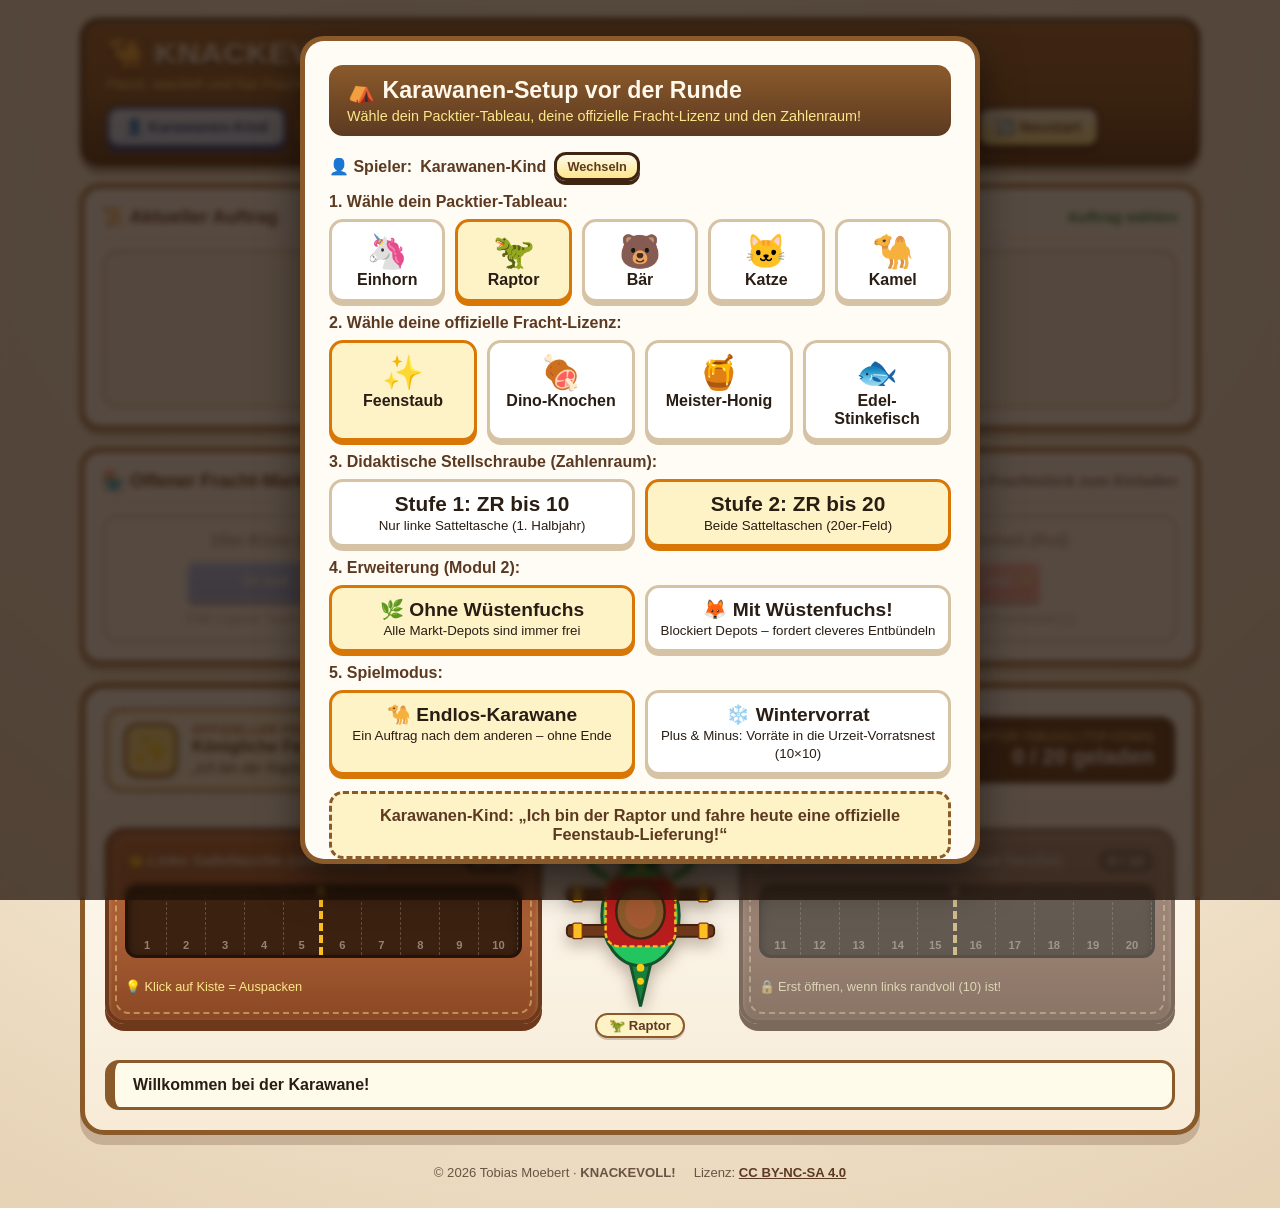
==== index.html @ 382aed53 "Add sound effects and reactions for animal interactions; implement sound toggle button" ====
<!DOCTYPE html>
<html lang="de">
<head>
  <meta charset="UTF-8" />
  <meta name="viewport" content="width=device-width, initial-scale=1.0" />
  <title>KNACKEVOLL! – Passt, wackelt und hat Fracht!</title>
  <!-- Web-App Manifest & Vollbild-Unterstützung für Tablets/Smartphones -->
  <link rel="manifest" href="manifest.json" />
  <meta name="theme-color" content="#8b5a2b" />
  <meta name="apple-mobile-web-app-capable" content="yes" />
  <meta name="apple-mobile-web-app-status-bar-style" content="black-translucent" />
  <meta name="apple-mobile-web-app-title" content="KNACKEVOLL!" />
  <link rel="icon" type="image/svg+xml" href="data:image/svg+xml;utf8,<svg xmlns='http://www.w3.org/2000/svg' viewBox='0 0 100 100'><text y='.9em' font-size='90'>🐪</text></svg>" />
  <link rel="stylesheet" href="style.css" />
</head>
<body>

<div class="app-shell">
  <!-- Holz-Kopfzeile -->
  <header class="game-header">
    <div class="brand-title">
      <h1>🐪 KNACKEVOLL!</h1>
      <p>Passt, wackelt und hat Fracht!</p>
    </div>
    <div class="header-actions">
        <button class="btn player-QuickBtn" onclick="openProfileModal()" title="Spieler wechseln & Statistiken ansehen">
            👤 <span id="activePlayerHeaderName">Gast</span>
        </button>
        <div class="trophy-pill" id="headerStatsPill" title="Deine Gesamtbilanz">
            <span>📦 Fracht: <strong id="headerCargoCount">0</strong></span>
            <span style="opacity:0.4;">|</span>
            <span>🐪 Tiere: <strong id="headerAnimalCount">0</strong></span>
            <span style="opacity:0.4;">|</span>
            <span>🏅 Profi: <strong id="headerProCount">0</strong></span>
            <span style="opacity:0.4;">|</span>
            <span>🦊 Fuchs: <strong id="headerFoxCount">0</strong></span>
        </div>
        <button class="btn" id="soundToggleBtn" onclick="toggleSound()" title="Ton an/aus">🔊</button>
        <button class="btn" onclick="openSetupModal()" title="Packtier, Lizenz, Zahlenraum & Erweiterungen einstellen">⚙️ Spiel-Setup</button>
        <button class="btn" onclick="resetGame()">🔄 Neustart</button>
    </div>
  </header>

  <!-- Oasen-Basar: Aktiver Auftrag (links) & Dienes-Frachtmarkt (rechts) -->
  <section class="bazaar-grid">
    <!-- Aktiver Auftrag (Einzel-Slot) -->
    <div class="board-panel">
      <h3 class="panel-heading">
        <span id="orderPanelTitle">📜 Aktueller Auftrag</span>
        <small style="font-weight:700; color:#15803d;" id="orderLockLabel">Freie Wahl (0 Akt.)</small>
      </h3>
      <div class="order-slot-box" id="activeOrderSlot"></div>
    </div>

    <!-- Offener Fracht-Markt -->
    <div class="board-panel">
      <h3 class="panel-heading">
        <span>🏪 Offener Fracht-Markt</span>
        <small style="font-weight:700; color:#78716c;">Klicke auf ein Frachtstück zum Einladen</small>
      </h3>
        <div class="market-depots">
            <!-- 10er-Kiste Blau -->
            <div class="depot-card" id="depot10" onclick="takeCargo(10)">
                <div class="depot-title">10er-Kiste (Blau)</div>
                <div class="dienes-preview-10" id="depot10Label">10 mal ✨</div>
                <div class="depot-sub">Füllt 1 ganze Tasche sofort (10)</div>
            </div>
        
            <!-- 5er-Sack Gelb -->
            <div class="depot-card" id="depot5" onclick="takeCargo(5)">
                <div class="depot-title">5er-Sack (Gelb)</div>
                <div class="dienes-preview-5" id="depot5Label">5 mal ✨</div>
                <div class="depot-sub">Halbe Tasche bis zur Naht (5)</div>
            </div>
        
            <!-- 1er-Einheit Rot -->
            <div class="depot-card" id="depot1" onclick="takeCargo(1)">
                <div class="depot-title">1er-Einheit (Rot)</div>
                <div class="dienes-preview-1" id="unitDepotIcon">1 mal ✨</div>
                <div class="depot-sub">Einzelnes Frachtstück (1)</div>
            </div>
        </div>
  </section>

  <!-- Packtier-Tableau -->
  <section class="animal-tableau">
    <div class="tableau-top">
      <!-- Offizieller Frachtbrief oben links -->
      <div class="waybill-plaque">
        <div class="waybill-seal" id="waybillEmoji">✨</div>
        <div class="waybill-meta">
          <small>Offizieller Frachtbrief</small>
          <strong id="waybillTitle">Königliche Feenstaub-Lizenz</strong>
          <span id="waybillSentence">„Ich bin der Raptor und fahre heute eine offizielle Feenstaub-Lieferung!“</span>
        </div>
      </div>

      <!-- Ladeanzeige rechts oben -->
      <div class="animal-hero">
        <div class="capacity-meter">
          <small id="animalBoardName">Raptor-Tableau (Vogelperspektive)</small>
          <strong id="totalLoadText">0 / 20 geladen</strong>
        </div>
      </div>
    </div>

    <!-- Satteltaschen links & rechts mit Top-Down Packtier in der Mitte -->
    <div class="saddlebags-container" id="saddlebagsGrid">
      <!-- Linke Satteltasche (Zehnerstelle) -->
      <div class="leather-bag" id="bagLeft">
        <div class="bag-title-row">
          <span>👈 Linke Satteltasche (10er-Tasche)</span>
          <span class="bag-pill-count" id="leftBagCounter">0 / 10</span>
        </div>
        <div class="bag-track-10">
          <div class="unit-cell">1</div><div class="unit-cell">2</div><div class="unit-cell">3</div><div class="unit-cell">4</div><div class="unit-cell">5</div>
          <div class="unit-cell">6</div><div class="unit-cell">7</div><div class="unit-cell">8</div><div class="unit-cell">9</div><div class="unit-cell">10</div>
          <div class="cargo-pieces-overlay" id="leftBagPieces"></div>
        </div>
        <div class="bag-footer">
          <span>💡 Klick auf Kiste = Auspacken</span>
          <div class="bag-swap-group">
            <button class="btn-bazaar-swap" id="swapBtnLeft10" onclick="unbundleTen('left')" style="display:none;">
              🔄 10er ➔ 2× 5er
            </button>
            <button class="btn-bazaar-swap swap-yellow" id="swapBtnLeft5" onclick="unbundleFive('left')" style="display:none;">
              🔄 5er ➔ 5× 1er
            </button>
            <button class="btn-bazaar-swap swap-bundle" id="bundleBtnLeft5" onclick="bundleCargo('left', 5)" style="display:none;" title="Bündeln: fünf 1er werden ein 5er">
              🔗 5× 1er ➔ 5er
            </button>
            <button class="btn-bazaar-swap swap-bundle" id="bundleBtnLeft10" onclick="bundleCargo('left', 10)" style="display:none;" title="Bündeln: zwei 5er werden ein 10er">
              🔗 2× 5er ➔ 10er
            </button>
          </div>
        </div>
      </div>

      <!-- Top-Down Packtier zwischen den Taschen -->
      <div class="topdown-mount" onclick="tapAnimal()" title="Antippen!">
        <div class="animal-bubble" id="animalBubble"></div>
        <div class="topdown-svg-wrap" id="topDownAnimalSVG"></div>
        <div class="mount-caption" id="mountCaptionLabel">🦖 Raptor</div>
      </div>

      <!-- Rechte Satteltasche (Einer-/Überlauf-Tasche) -->
      <div class="leather-bag" id="bagRight">
        <div class="bag-title-row">
          <span>👉 Rechte Satteltasche (Überlauf-Tasche)</span>
          <span class="bag-pill-count" id="rightBagCounter">0 / 10</span>
        </div>
        <div class="bag-track-10">
          <div class="unit-cell">11</div><div class="unit-cell">12</div><div class="unit-cell">13</div><div class="unit-cell">14</div><div class="unit-cell">15</div>
          <div class="unit-cell">16</div><div class="unit-cell">17</div><div class="unit-cell">18</div><div class="unit-cell">19</div><div class="unit-cell">20</div>
          <div class="cargo-pieces-overlay" id="rightBagPieces"></div>
        </div>
        <div class="bag-footer">
          <span id="rightLockHint">🔒 Erst links vollpacken (10)!</span>
          <div class="bag-swap-group">
            <button class="btn-bazaar-swap" id="swapBtnRight10" onclick="unbundleTen('right')" style="display:none;">
              🔄 10er ➔ 2× 5er
            </button>
            <button class="btn-bazaar-swap swap-yellow" id="swapBtnRight5" onclick="unbundleFive('right')" style="display:none;">
              🔄 5er ➔ 5× 1er
            </button>
            <button class="btn-bazaar-swap swap-bundle" id="bundleBtnRight5" onclick="bundleCargo('right', 5)" style="display:none;" title="Bündeln: fünf 1er werden ein 5er">
              🔗 5× 1er ➔ 5er
            </button>
            <button class="btn-bazaar-swap swap-bundle" id="bundleBtnRight10" onclick="bundleCargo('right', 10)" style="display:none;" title="Bündeln: zwei 5er werden ein 10er">
              🔗 2× 5er ➔ 10er
            </button>
          </div>
        </div>
      </div>
    </div>

    <!-- Feedback-Spruchband -->
    <div class="camel-speech text-detail" id="speechBanner">
      <span id="speechText">Willkommen bei der Karawane!</span>
    </div>
  </section>

  <!-- Höhle des Packtiers mit Jahreszeiten (nur im Modus „Wintervorrat“) -->
  <section class="board-panel cave-panel hidden" id="cavePanel">
    <h3 class="panel-heading">
      <span>🏠 Deine Höhle</span>
      <small style="font-weight:700; color:#78716c;" id="cavePanelStats"></small>
    </h3>
    <div id="caveSeasonTrack"></div>
    <div id="cavePanelGrid"></div>
  </section>

  <footer class="game-footer">
    <span>© 2026 Tobias Moebert · <strong>KNACKEVOLL!</strong></span>
    <span>
      Lizenz:
      <a href="https://creativecommons.org/licenses/by-nc-sa/4.0/deed.de" target="_blank" rel="noopener noreferrer">
        CC BY-NC-SA 4.0
      </a>
    </span>
  </footer>
</div>

<!-- POP-UP 1: Karawanen-Setup (öffnet direkt beim Spielstart) -->
<div class="modal-backdrop" id="setupModal">
  <div class="modal-dialog">
    <div class="modal-header-banner">
      <h2>⛺ Karawanen-Setup vor der Runde</h2>
      <p>Wähle dein Packtier-Tableau, deine offizielle Fracht-Lizenz und den Zahlenraum!</p>
    </div>

    <div class="setup-player-hint">
      👤 Spieler: <strong id="setupActivePlayerName">Gast</strong>
      <button class="btn" onclick="openProfileModal()" style="padding:4px 10px; font-size:0.8rem;">Wechseln</button>
    </div>

    <label class="setup-section-label">1. Wähle dein Packtier-Tableau:</label>
    <div class="selection-grid" id="setupAnimals"></div>

    <label class="setup-section-label">2. Wähle deine offizielle Fracht-Lizenz:</label>
    <div class="selection-grid" id="setupLicenses"></div>

    <label class="setup-section-label">3. Didaktische Stellschraube (Zahlenraum):</label>
    <div class="selection-grid" style="grid-template-columns: 1fr 1fr;">
      <div class="tile-option" id="lvlTile1" onclick="setLevel(1)">
        <div style="font-size:1.3rem; font-weight:900;">Stufe 1: ZR bis 10</div>
        <small>Nur linke Satteltasche (1. Halbjahr)</small>
      </div>
      <div class="tile-option active-tile" id="lvlTile2" onclick="setLevel(2)">
        <div style="font-size:1.3rem; font-weight:900;">Stufe 2: ZR bis 20</div>
        <small>Beide Satteltaschen (20er-Feld)</small>
      </div>
    </div>

    <label class="setup-section-label">4. Erweiterung (Modul 2):</label>
    <div class="selection-grid" style="grid-template-columns: 1fr 1fr;">
      <div class="tile-option active-tile" id="foxOffTile" onclick="setFoxMode(false)">
        <div style="font-size:1.2rem; font-weight:900;">🌿 Ohne Wüstenfuchs</div>
        <small>Alle Markt-Depots sind immer frei</small>
      </div>
      <div class="tile-option" id="foxOnTile" onclick="setFoxMode(true)">
        <div style="font-size:1.2rem; font-weight:900;">🦊 Mit Wüstenfuchs!</div>
        <small>Blockiert Depots – fordert cleveres Entbündeln</small>
      </div>
    </div>

    <label class="setup-section-label">5. Spielmodus:</label>
    <div class="selection-grid" style="grid-template-columns: 1fr 1fr;">
      <div class="tile-option active-tile" id="modeEndlessTile" onclick="setGameMode('endless')">
        <div style="font-size:1.2rem; font-weight:900;">🐪 Endlos-Karawane</div>
        <small>Ein Auftrag nach dem anderen – ohne Ende</small>
      </div>
      <div class="tile-option" id="modeCaveTile" onclick="setGameMode('cave')">
        <div style="font-size:1.2rem; font-weight:900;">❄️ Wintervorrat</div>
        <small id="modeCaveSub">Fülle die Höhle deines Tieres</small>
      </div>
    </div>

    <div class="motto-scroll" id="setupMottoBox"></div>

    <div class="setup-sound-row">
      <strong>🔊 Ton:</strong>
      <button class="btn" onclick="toggleSound()" title="Ton an/aus">🔊 / 🔇</button>
      <button class="btn" onclick="soundDemo()" title="Alle Töne und Tierreaktionen nacheinander anhören">▶ Töne testen</button>
    </div>

    <div class="setup-footer-row">
      <button class="btn" onclick="startTutorialFromSetup()" title="Die geführte Übungsrunde noch einmal spielen">
        🎓 Übungsrunde starten
      </button>
      <button class="btn btn-oasis" onclick="startFromSetup()" style="font-size:1.05rem; padding:11px 24px;">
        🚀 Karawane starten!
      </button>
    </div>
  </div>
</div>

<!-- POP-UP: Spieler-Profile (Auswahl, Anlegen, Löschen, Statistik) -->
<div class="modal-backdrop hidden" id="profileModal">
  <div class="modal-dialog">
    <div class="modal-header-banner">
      <h2>👤 Spieler-Profile</h2>
      <p>Wähle deinen Spieler aus, lege neue Profile an und sieh dir deine Karawanen-Statistik an!</p>
    </div>

    <!-- Spieler-Management & Statistiken (IndexedDB) -->
    <div class="profile-manager-box">
      <div class="profile-manager-header">
        <label class="setup-section-label" style="margin:0;">👤 Spieler-Profil & Karawanen-Statistik:</label>
        <div class="profile-create-row">
          <input type="text" id="newProfileNameInput" class="profile-input" placeholder="Neuer Name..." maxlength="18" onkeydown="if(event.key==='Enter') createNewProfile()" />
          <button class="btn btn-oasis" onclick="createNewProfile()" style="padding:6px 12px; font-size:0.85rem;">➕ Anlegen</button>
        </div>
      </div>

      <div class="profile-list-grid" id="profileListContainer">
        <!-- Wird dynamisch aus der IndexedDB geladen -->
      </div>

      <!-- Statistik-Banner für das ausgewählte Profil -->
      <div class="profile-stats-banner" id="activeProfileStatsBanner"></div>
    </div>

    <div style="text-align:right;">
      <button class="btn btn-oasis" onclick="closeProfileModal()" style="font-size:1.05rem; padding:11px 24px;">
        ✔ Fertig
      </button>
    </div>
  </div>
</div>

<!-- POP-UP 2: Auftrag auswählen (kostenlos, 3 Karten zur Wahl, danach gesperrt) -->
<div class="modal-backdrop hidden" id="orderModal">
  <div class="modal-dialog">
    <div class="modal-header-banner">
      <h2>📜 Auftrag wählen</h2>
      <p class="text-detail">Such dir 1 Auftragskarte aus der offenen Auslage aus. Das Auswählen kostet keine Aktion – danach bleibt der Auftrag bis zur Lieferung fest eingeloggt!</p>
    </div>

    <div class="popup-orders-grid" id="popupOrdersList"></div>

    <div class="text-detail" style="text-align:right;">
      <button class="btn" onclick="closeOrderModal()">Später wählen</button>
    </div>
  </div>
</div>

<!-- POP-UP 3: Auftrags-Abschluss & Sieges-Feier -->
<div class="modal-backdrop hidden" id="celebrationModal">
  <div class="modal-dialog celebration-card" id="celebrationDialog">
    <!-- Inhalt wird dynamisch von app.js befüllt -->
  </div>
</div>

<!-- POP-UP: Fracht in die Höhle einlagern (Modul 3) -->
<div class="modal-backdrop hidden" id="storageModal">
  <div class="modal-dialog">
    <div class="modal-header-banner">
      <h2 id="storageTitle">🏠 Ab in die Höhle!</h2>
      <p class="text-detail">Lege deine gelieferte Fracht in die Höhle. Wer volle Reihen schafft, bekommt Edelsteine! 💎</p>
    </div>

    <div class="storage-toolbar">
      <div class="storage-tray" id="storageTray"></div>
      <div class="storage-tools">
        <button class="btn-bazaar-swap" id="storageUnbundleBtn" onclick="unbundleSelectedPiece()" style="display:none;"></button>
        <button class="btn" id="storageRotateBtn" onclick="toggleStorageRotation()">↻ Drehen</button>
      </div>
    </div>

    <div id="storageCaveFrame"></div>
    <div class="cave-stats-line" id="storageStats"></div>

    <div class="camel-speech text-detail" id="storageHint"></div>

    <div style="text-align:right; margin-top:14px;">
      <button class="btn btn-oasis" id="storageDoneBtn" onclick="finishStorage()" style="font-size:1.05rem; padding:11px 24px;">
        ✔ Fertig eingelagert
      </button>
    </div>
  </div>
</div>

<!-- POP-UP: Höhle voll – Abschlussbildschirm (Modul 3) -->
<div class="modal-backdrop hidden" id="caveCompleteModal">
  <div class="modal-dialog celebration-card" id="caveCompleteDialog">
    <!-- Inhalt wird dynamisch von app.js befüllt -->
  </div>
</div>

<!-- Übungsrunde: Zeige-Hand, Fortschritt & Abschluss -->
<div class="tutorial-hand hidden" id="tutorialHand">👆</div>

<div class="tutorial-bar hidden" id="tutorialBar">
  <span class="tutorial-bar-icon">🎓</span>
  <span class="tutorial-dots" id="tutorialDots"></span>
  <button class="tutorial-skip" onclick="skipTutorial()" title="Übungsrunde beenden">✖</button>
</div>

<div class="modal-backdrop hidden" id="tutorialEndModal">
  <div class="modal-dialog celebration-card">
    <div class="celebration-trophy">🎉👍<span id="tutorialEndAnimal">🦖</span></div>
    <div style="font-size:2.4rem; margin:8px 0 18px;">⭐ ⭐ ⭐</div>
    <button class="btn btn-oasis tutorial-go-btn" id="tutorialEndBtn" onclick="closeTutorialEnd()">
      ▶ Los geht's!
    </button>
  </div>
</div>

<!-- Kurze Bestätigung mitten im Bild (z. B. „✔ +6“) -->
<div class="game-toast" id="gameToast"></div>

<!-- Konfetti-Ebene -->
<div class="confetti-layer" id="confettiLayer"></div>

  <script src="game-data.js"></script>
  <script src="sound.js"></script>
  <script src="app.js"></script>
</body>
</html>
---- style.css ----
:root {
  --sand-bg: #f6ead4;
  --sand-dark: #e6d2b5;
  --parchment: #fffcf5;
  --wood-dark: #5c3a21;
  --wood-mid: #8b5a2b;
  --wood-light: #c48f5a;
  --leather: #a45a32;
  --leather-dark: #6e381b;
  --stitch-gold: #fbbf24;
  --dienes-blue: #2563eb;
  --dienes-blue-dark: #1d4ed8;
  --dienes-yellow: #facc15;
  --dienes-yellow-dark: #ca8a04;
  --dienes-red: #ef4444;
  --dienes-red-dark: #b91c1c;
  --oasis-green: #16a34a;
  --text-dark: #291d14;
}

* {
  box-sizing: border-box;
  user-select: none;
}

body {
  margin: 0;
  font-family: 'Trebuchet MS', 'Segoe UI', Tahoma, sans-serif;
  background: radial-gradient(circle at top, #fdf6e7 0%, var(--sand-bg) 60%, var(--sand-dark) 100%);
  color: var(--text-dark);
  min-height: 100vh;
  padding: 18px;
}

.app-shell {
  max-width: 1120px;
  margin: 0 auto;
}

/* Wooden Header Banner */
.game-header {
  background: linear-gradient(180deg, #9c6634 0%, var(--wood-mid) 50%, var(--wood-dark) 100%);
  color: #fff8eb;
  border: 4px solid #3e2411;
  border-radius: 20px;
  padding: 14px 22px;
  display: flex;
  flex-wrap: wrap;
  justify-content: space-between;
  align-items: center;
  gap: 14px;
  box-shadow: 0 8px 0 rgba(62, 36, 17, 0.35), inset 0 2px 2px rgba(255, 255, 255, 0.25);
  margin-bottom: 18px;
}

.brand-title h1 {
  margin: 0;
  font-size: 1.9rem;
  letter-spacing: 1px;
  text-shadow: 0 3px 0 #3e2411;
  display: flex;
  align-items: center;
  gap: 10px;
}

.brand-title p {
  margin: 3px 0 0;
  font-size: 0.95rem;
  color: #fde68a;
  font-style: italic;
}

.header-actions {
  display: flex;
  align-items: center;
  gap: 12px;
  flex-wrap: wrap;
}

.trophy-pill {
  background: rgba(30, 15, 5, 0.45);
  border: 2px solid var(--stitch-gold);
  border-radius: 999px;
  padding: 6px 16px;
  display: flex;
  align-items: center;
  gap: 8px;
  font-weight: 800;
  font-size: 1rem;
  color: #fff;
}

.star-slot {
  font-size: 1.3rem;
  filter: grayscale(1) opacity(0.4);
  transition: transform 0.3s, filter 0.3s;
}

.star-slot.earned {
  filter: none;
  transform: scale(1.15);
}

/* Tactile Buttons */
.btn {
  cursor: pointer;
  font-family: inherit;
  font-weight: 800;
  font-size: 0.95rem;
  border-radius: 12px;
  border: 3px solid #3e2411;
  padding: 9px 16px;
  background: linear-gradient(180deg, #fffbeb 0%, #fde68a 100%);
  color: var(--wood-dark);
  box-shadow: 0 4px 0 #3e2411;
  transition: transform 0.1s, filter 0.15s;
}

.btn:hover:not(:disabled) {
  filter: brightness(1.05);
  transform: translateY(-1px);
}

.btn:active:not(:disabled) {
  transform: translateY(3px);
  box-shadow: 0 1px 0 #3e2411;
}

.btn:disabled {
  opacity: 0.45;
  cursor: not-allowed;
  box-shadow: none;
  transform: none;
}

.btn-primary {
  background: linear-gradient(180deg, #f59e0b 0%, #d97706 100%);
  color: #fff;
  text-shadow: 0 1px 2px rgba(0, 0, 0, 0.4);
}

.btn-oasis {
  background: linear-gradient(180deg, #22c55e 0%, var(--oasis-green) 100%);
  color: #fff;
  border-color: #064e3b;
  box-shadow: 0 4px 0 #064e3b;
  text-shadow: 0 1px 2px rgba(0, 0, 0, 0.35);
}

/* Turn & Action Economy Bar */
.turn-hud {
  background: var(--parchment);
  border: 3px solid var(--wood-mid);
  border-radius: 16px;
  padding: 12px 20px;
  margin-bottom: 18px;
  display: flex;
  flex-wrap: wrap;
  justify-content: space-between;
  align-items: center;
  gap: 14px;
  box-shadow: 0 5px 0 rgba(139, 90, 43, 0.2);
}

.turn-left {
  display: flex;
  align-items: center;
  gap: 12px;
  flex-wrap: wrap;
}

.turn-counter {
  background: var(--wood-dark);
  color: #fde68a;
  font-weight: 900;
  font-size: 1.05rem;
  padding: 7px 14px;
  border-radius: 10px;
  border: 2px solid #3e2411;
}

.action-token {
  display: inline-flex;
  align-items: center;
  gap: 7px;
  padding: 7px 14px;
  border-radius: 999px;
  font-weight: 800;
  font-size: 0.92rem;
  border: 2px solid #a8a29e;
  background: #e7e5e4;
  color: #78716c;
  transition: all 0.2s;
}

.action-token.ready {
  background: linear-gradient(180deg, #dcfce7 0%, #bbf7d0 100%);
  border-color: var(--oasis-green);
  color: #14532d;
  box-shadow: 0 3px 0 rgba(22, 163, 74, 0.25);
}

.action-token.grabbing {
  background: linear-gradient(180deg, #dbeafe 0%, #bfdbfe 100%);
  border-color: var(--dienes-blue);
  color: #1e3a8a;
  animation: gentlePulse 1.1s infinite;
}

@keyframes gentlePulse {
  0%, 100% { transform: scale(1); }
  50% { transform: scale(1.04); }
}

/* Top Row: Active Order Card & Bazaar Market */
/* Untereinander angeordnet: Aktiver Auftrag (oben) & Fracht-Markt (darunter) */
.bazaar-grid {
  display: flex;
  flex-direction: column;
  gap: 18px;
  margin-bottom: 18px;
}

.board-panel {
  background: var(--parchment);
  border: 4px solid var(--wood-mid);
  border-radius: 20px;
  padding: 18px;
  box-shadow: 0 7px 0 rgba(92, 58, 33, 0.22);
  position: relative;
}

.panel-heading {
  margin: 0 0 12px 0;
  font-size: 1.15rem;
  color: var(--wood-dark);
  display: flex;
  justify-content: space-between;
  align-items: center;
  border-bottom: 2px dashed #e7d8c5;
  padding-bottom: 8px;
}

/* Active Order Card Slot (Breitformat) */
.order-slot-box {
  min-height: 130px;
  border: 3px dashed #cbb69b;
  border-radius: 16px;
  background: #faf3e6;
  display: flex;
  flex-direction: column;
  align-items: center;
  justify-content: center;
  padding: 16px 22px;
  text-align: center;
  transition: all 0.2s;
}

.order-slot-box.locked-order {
  border: 3px solid var(--oasis-green);
  background: linear-gradient(180deg, #ffffff 0%, #f0fdf4 100%);
  box-shadow: inset 0 0 0 3px rgba(22, 163, 74, 0.15);
  display: grid;
  grid-template-columns: minmax(220px, 1fr) 1.5fr;
  gap: 24px;
  align-items: center;
}

@media (max-width: 720px) {
  .order-slot-box.locked-order {
    grid-template-columns: 1fr;
    gap: 14px;
  }
}

.order-main-info {
  display: flex;
  flex-direction: column;
  align-items: center;
  justify-content: center;
  padding-right: 16px;
  border-right: 2px dashed #bbf7d0;
}

@media (max-width: 720px) {
  .order-main-info {
    padding-right: 0;
    border-right: none;
    border-bottom: 2px dashed #bbf7d0;
    padding-bottom: 12px;
  }
}

.order-badge-num {
  font-size: 3.3rem;
  font-weight: 900;
  color: var(--wood-dark);
  line-height: 1;
  text-shadow: 0 2px 0 rgba(0, 0, 0, 0.08);
}

.order-cargo-title {
  font-size: 1.08rem;
  font-weight: 800;
  color: var(--leather);
  margin: 6px 0 10px;
}

/* Prominentes Profi-Packer-Ziel rechts im Auftrags-Banner */
.pro-goal-showcase {
  background: linear-gradient(135deg, #fffbeb 0%, #fef3c7 100%);
  border: 3px solid #f59e0b;
  border-radius: 16px;
  padding: 14px 18px;
  display: flex;
  align-items: center;
  justify-content: space-between;
  gap: 16px;
  box-shadow: 0 4px 0 rgba(217, 119, 6, 0.25);
  text-align: left;
}

.pro-goal-showcase.on-track {
  background: linear-gradient(135deg, #f0fdf4 0%, #dcfce7 100%);
  border-color: var(--oasis-green);
  box-shadow: 0 4px 0 rgba(22, 163, 74, 0.25);
}

.pro-goal-showcase.over-par {
  background: linear-gradient(135deg, #fff7ed 0%, #ffedd5 100%);
  border-color: #ea580c;
  box-shadow: 0 4px 0 rgba(234, 88, 12, 0.25);
}

.pro-goal-left {
  display: flex;
  align-items: center;
  gap: 14px;
}

.pro-medal-icon {
  width: 56px;
  height: 56px;
  border-radius: 14px;
  background: #fde68a;
  border: 3px solid #d97706;
  display: flex;
  align-items: center;
  justify-content: center;
  font-size: 2.1rem;
  flex-shrink: 0;
  box-shadow: 0 3px 0 rgba(180, 83, 9, 0.25);
}

.pro-goal-text small {
  display: block;
  font-size: 0.78rem;
  font-weight: 900;
  text-transform: uppercase;
  letter-spacing: 0.6px;
  color: #b45309;
}

.pro-goal-showcase.on-track .pro-goal-text small {
  color: #15803d;
}

.pro-goal-text strong {
  display: block;
  font-size: 1.45rem;
  color: var(--wood-dark);
  line-height: 1.15;
  margin-top: 2px;
}

.pro-goal-slots {
  display: flex;
  flex-direction: column;
  align-items: flex-end;
  gap: 6px;
}

@media (max-width: 560px) {
  .pro-goal-showcase {
    flex-direction: column;
    align-items: flex-start;
  }
  .pro-goal-slots {
    align-items: flex-start;
  }
}

.crate-slots-row {
  display: flex;
  gap: 6px;
  flex-wrap: wrap;
}

.crate-pip {
  width: 32px;
  height: 32px;
  border-radius: 8px;
  border: 2px dashed #a8a29e;
  background: rgba(255, 255, 255, 0.75);
  display: flex;
  align-items: center;
  justify-content: center;
  font-size: 1.05rem;
  transition: transform 0.2s, background 0.2s;
}

.crate-pip.used-ok {
  border-style: solid;
  border-color: var(--oasis-green);
  background: #bbf7d0;
  transform: scale(1.06);
}

.crate-pip.used-extra {
  border-style: solid;
  border-color: #ea580c;
  background: #fed7aa;
}

.pro-counter-pill {
  font-size: 0.85rem;
  font-weight: 900;
  color: var(--wood-dark);
  background: rgba(255, 255, 255, 0.85);
  padding: 4px 10px;
  border-radius: 999px;
  border: 2px solid rgba(139, 90, 43, 0.25);
}

.order-cargo-title {
  font-size: 1rem;
  font-weight: 800;
  color: var(--leather);
  margin: 6px 0 10px;
}

/* Didaktisches 20er-Streifenmuster auf den Karten */
.twenty-strip-box {
  display: flex;
  flex-direction: column;
  gap: 4px;
  width: 100%;
  max-width: 185px;
  margin: 0 auto;
}

.ten-row {
  display: grid;
  grid-template-columns: repeat(10, 1fr);
  gap: 2px;
  background: #8b5a2b;
  padding: 3px;
  border-radius: 6px;
}

.ten-pip {
  height: 12px;
  background: #fff8eb;
  border-radius: 2px;
}

.ten-pip.pip-10 {
  background: var(--dienes-blue);
}

.ten-pip.pip-1 {
  background: #f59e0b;
}

.ten-pip.pip-mid {
  margin-right: 3px;
}

/* Bazaar Market Depots (Dienes Blocks) */
.market-depots {
  display: grid;
  grid-template-columns: repeat(3, 1fr);
  gap: 14px;
}

@media (max-width: 650px) {
  .market-depots {
    grid-template-columns: 1fr;
  }
}

.depot-card {
  border: 3px solid #cbb69b;
  border-radius: 16px;
  background: #fdf8ee;
  padding: 14px 12px;
  display: flex;
  flex-direction: column;
  align-items: center;
  justify-content: space-between;
  gap: 10px;
  cursor: pointer;
  transition: transform 0.12s, border-color 0.15s, box-shadow 0.15s;
  box-shadow: 0 5px 0 #d6c3a5;
}

.depot-card:hover:not(.disabled) {
  transform: translateY(-3px);
  border-color: var(--wood-mid);
  box-shadow: 0 8px 0 #c5ae8b;
}

.depot-card:active:not(.disabled) {
  transform: translateY(2px);
  box-shadow: 0 2px 0 #c5ae8b;
}

.depot-card.disabled {
  opacity: 0.45;
  cursor: not-allowed;
  box-shadow: none;
}

.depot-title {
  font-weight: 900;
  font-size: 1.05rem;
  color: var(--wood-dark);
}

.depot-sub {
  font-size: 0.8rem;
  color: #6b5344;
  text-align: center;
}

/* Physical Dienes Block Visuals (Einheitliches Kisten-Design im Markt) */
.dienes-preview-10,
.dienes-preview-5,
.dienes-preview-1 {
  height: 40px;
  border-radius: 8px;
  display: flex;
  align-items: center;
  justify-content: center;
  font-weight: 900;
  font-size: 0.95rem;
  padding: 0 10px;
  white-space: nowrap;
}

.dienes-preview-10 {
  width: 100%;
  max-width: 180px;
  background: linear-gradient(180deg, #3b82f6 0%, var(--dienes-blue) 100%);
  color: #fff;
  border: 2px solid #93c5fd;
  box-shadow: 0 4px 0 #1e3a8a, inset 0 2px 0 rgba(255, 255, 255, 0.35);
  text-shadow: 0 1px 2px rgba(0, 0, 0, 0.35);
}

.dienes-preview-5 {
  width: 65%;
  min-width: 115px;
  background: linear-gradient(180deg, #fde047 0%, var(--dienes-yellow) 100%);
  color: #422006;
  border: 2px solid #fef08a;
  box-shadow: 0 4px 0 #a16207, inset 0 2px 0 rgba(255, 255, 255, 0.55);
}

.dienes-preview-1 {
  width: 76px;
  background: linear-gradient(180deg, #f87171 0%, var(--dienes-red) 100%);
  color: #fff;
  border: 2px solid #fecaca;
  box-shadow: 0 4px 0 #7f1d1d, inset 0 2px 0 rgba(255, 255, 255, 0.4);
  text-shadow: 0 1px 2px rgba(0, 0, 0, 0.35);
}

/* Packtier-Tableau */
.animal-tableau {
  background: linear-gradient(180deg, #fffdf8 0%, #f7ebd7 100%);
  border: 5px solid var(--wood-mid);
  border-radius: 24px;
  padding: 20px;
  box-shadow: 0 10px 0 rgba(92, 58, 33, 0.25);
}

.tableau-top {
  display: grid;
  grid-template-columns: 1.3fr 1fr;
  gap: 16px;
  align-items: center;
  margin-bottom: 18px;
}

@media (max-width: 780px) {
  .tableau-top {
    grid-template-columns: 1fr;
  }
}

/* Offizieller Frachtbrief (Lizenz-Plakette oben links) */
.waybill-plaque {
  background: linear-gradient(135deg, #fffbeb 0%, #fef3c7 100%);
  border: 3px dashed var(--wood-mid);
  border-radius: 16px;
  padding: 12px 16px;
  display: flex;
  align-items: center;
  gap: 14px;
  box-shadow: inset 0 0 0 3px rgba(251, 191, 36, 0.25);
}

.waybill-seal {
  width: 54px;
  height: 54px;
  border-radius: 14px;
  background: #fde68a;
  border: 3px solid var(--wood-mid);
  display: flex;
  align-items: center;
  justify-content: center;
  font-size: 2rem;
  flex-shrink: 0;
  box-shadow: 0 3px 0 rgba(139, 90, 43, 0.25);
}

.waybill-meta small {
  display: block;
  font-size: 0.75rem;
  font-weight: 900;
  text-transform: uppercase;
  letter-spacing: 0.8px;
  color: var(--leather);
}

.waybill-meta strong {
  display: block;
  font-size: 1.05rem;
  color: var(--wood-dark);
  margin-bottom: 2px;
}

.waybill-meta span {
  font-size: 0.88rem;
  color: #57412f;
  font-style: italic;
}

/* Gesamtkapazität rechts oben */
.animal-hero {
  display: flex;
  align-items: center;
  justify-content: flex-end;
  gap: 14px;
}

@media (max-width: 780px) {
  .animal-hero {
    justify-content: flex-start;
  }
}

.capacity-meter {
  background: var(--wood-dark);
  color: #fff;
  padding: 10px 18px;
  border-radius: 14px;
  border: 3px solid #3e2411;
  text-align: right;
}

.capacity-meter small {
  display: block;
  font-size: 0.75rem;
  color: #fde68a;
  text-transform: uppercase;
}

.capacity-meter strong {
  font-size: 1.35rem;
}

/* 3-Spalten-Layout: Linke Tasche | Top-Down Packtier | Rechte Tasche */
.saddlebags-container {
  display: grid;
  grid-template-columns: 1fr 165px 1fr;
  gap: 16px;
  align-items: center;
}

.saddlebags-container.level-1-layout {
  grid-template-columns: 1fr 165px;
}

@media (max-width: 920px) {
  .saddlebags-container,
  .saddlebags-container.level-1-layout {
    grid-template-columns: 1fr;
  }
}

/* Top-Down Packtier in der Mitte */
.topdown-mount {
  display: flex;
  flex-direction: column;
  align-items: center;
  justify-content: center;
  position: relative;
  padding: 4px 0;
}

.topdown-svg-wrap {
  width: 155px;
  height: 195px;
  filter: drop-shadow(0 6px 8px rgba(62, 36, 17, 0.35));
  transition: transform 0.25s;
}

.topdown-svg-wrap:hover {
  transform: scale(1.03);
}

.mount-caption {
  margin-top: 4px;
  background: #fef3c7;
  border: 2px solid var(--wood-mid);
  color: var(--wood-dark);
  font-weight: 900;
  font-size: 0.82rem;
  padding: 3px 12px;
  border-radius: 999px;
  box-shadow: 0 2px 0 rgba(92, 58, 33, 0.25);
}

/* Leather Saddlebags (Zwanzigerfeld) */
.leather-bag {
  background: linear-gradient(180deg, #b86b3f 0%, var(--leather) 60%, #8a4824 100%);
  border: 4px solid var(--leather-dark);
  border-radius: 20px;
  padding: 16px;
  color: #fff8eb;
  box-shadow: 0 7px 0 var(--leather-dark), inset 0 2px 4px rgba(255, 255, 255, 0.25);
  position: relative;
  transition: opacity 0.25s, filter 0.25s;
}

.leather-bag::before {
  content: '';
  position: absolute;
  inset: 6px;
  border: 2px dashed rgba(253, 230, 138, 0.45);
  border-radius: 14px;
  pointer-events: none;
}

.leather-bag.bag-locked {
  filter: grayscale(0.55) brightness(0.88);
  opacity: 0.72;
}

.bag-title-row {
  display: flex;
  justify-content: space-between;
  align-items: center;
  margin-bottom: 10px;
  font-weight: 900;
  font-size: 0.96rem;
  text-shadow: 0 2px 0 rgba(0,0,0,0.35);
}

.bag-pill-count {
  background: rgba(35, 16, 6, 0.55);
  padding: 4px 10px;
  border-radius: 999px;
  border: 1px solid rgba(253, 230, 138, 0.5);
  font-size: 0.9rem;
}

/* 10-Unit Track with Golden 5-Seam */
.bag-track-10 {
  position: relative;
  height: 74px;
  background: #3b2110;
  border: 3px solid #241308;
  border-radius: 12px;
  display: grid;
  grid-template-columns: repeat(10, 1fr);
  overflow: hidden;
  box-shadow: inset 0 4px 8px rgba(0,0,0,0.55);
}

.unit-cell {
  border-right: 1px dashed rgba(255, 248, 235, 0.2);
  display: flex;
  align-items: flex-end;
  justify-content: center;
  padding-bottom: 4px;
  font-size: 0.7rem;
  font-weight: 800;
  color: rgba(255, 248, 235, 0.45);
}

/* Optische 5er-Ziernaht */
.unit-cell:nth-child(5) {
  border-right: 4px dashed var(--stitch-gold);
}

.unit-cell:last-child {
  border-right: none;
}

.cargo-pieces-overlay {
  position: absolute;
  inset: 4px 0; /* Oben/unten 4px Luft, links/rechts 0, damit es exakt mit dem 10er-Raster fluchtet */
  display: grid;
  grid-template-columns: repeat(10, minmax(0, 1fr));
  pointer-events: none;
}

.cargo-block {
  height: 100%;
  min-width: 0; /* Verhindert, dass der Text die Spalte über 10% hinaus aufdrückt */
  margin: 0 1.5px; /* Kleiner optischer Spalt zwischen Kisten, ohne das Raster zu verschieben */
  border-radius: 8px;
  display: flex;
  align-items: center;
  justify-content: center;
  font-weight: 900;
  font-size: 0.92rem;
  position: relative;
  pointer-events: auto;
  cursor: pointer;
  overflow: hidden;
  transition: transform 0.12s, filter 0.15s;
  animation: dropIn 0.2s cubic-bezier(0.18, 0.89, 0.32, 1.28);
}

.cargo-block:hover {
  filter: brightness(1.1);
  transform: translateY(-2px);
  z-index: 5;
}

.cargo-block:hover::after {
  content: '↩ Auspacken';
  position: absolute;
  top: 2px;
  right: 2px;
  background: rgba(0, 0, 0, 0.82);
  color: #fff;
  font-size: 0.55rem;
  padding: 1px 4px;
  border-radius: 4px;
  pointer-events: none;
  white-space: nowrap;
}

@keyframes dropIn {
  0% { transform: scale(0.75) translateY(-10px); opacity: 0; }
  100% { transform: scale(1) translateY(0); opacity: 1; }
}

.cargo-block.block-10 {
  grid-column: span 10;
  background: linear-gradient(180deg, #3b82f6 0%, var(--dienes-blue) 100%);
  color: #fff;
  border: 2px solid #93c5fd;
  box-shadow: inset 0 -4px 0 #1e3a8a, inset 0 2px 0 rgba(255, 255, 255, 0.35);
  text-shadow: 0 1px 2px rgba(0, 0, 0, 0.35);
  font-size: 1.05rem;
}

.cargo-block.block-5 {
  grid-column: span 5;
  background: linear-gradient(180deg, #fde047 0%, var(--dienes-yellow) 100%);
  color: #422006;
  border: 2px solid #fef08a;
  box-shadow: inset 0 -4px 0 #a16207, inset 0 2px 0 rgba(255, 255, 255, 0.55);
  font-size: 1rem;
}

.cargo-block.block-1 {
  grid-column: span 1;
  background: linear-gradient(180deg, #f87171 0%, var(--dienes-red) 100%);
  color: #fff;
  border: 2px solid #fecaca;
  box-shadow: inset 0 -4px 0 #7f1d1d, inset 0 2px 0 rgba(255, 255, 255, 0.4);
  text-shadow: 0 1px 2px rgba(0, 0, 0, 0.35);
  flex-direction: column;
  line-height: 1;
  padding: 2px 0;
}

.cargo-block.block-1 .piece-count-sm {
  font-size: 0.56rem;
  letter-spacing: -0.3px;
  font-weight: 900;
  white-space: nowrap;
}

.cargo-block.block-1 .piece-icon-sm {
  font-size: 0.9rem;
  margin-top: 2px;
}

.bag-footer {
  margin-top: 10px;
  display: flex;
  justify-content: space-between;
  align-items: center;
  gap: 8px;
  min-height: 36px;
  font-size: 0.8rem;
  color: #fde68a;
}

.btn-bazaar-swap {
  background: linear-gradient(180deg, #dbeafe 0%, #93c5fd 100%);
  color: #1e3a8a;
  border: 2px solid #1e3a8a;
  border-radius: 10px;
  padding: 5px 10px;
  font-size: 0.8rem;
  font-weight: 900;
  cursor: pointer;
  box-shadow: 0 3px 0 #1e3a8a;
}

/* Wackel-Animation */
@keyframes bagWobble {
  0%, 100% { transform: translateX(0) rotate(0); }
  20%, 60% { transform: translateX(-10px) rotate(-1.5deg); }
  40%, 80% { transform: translateX(10px) rotate(1.5deg); }
}

.wobble-error {
  animation: bagWobble 0.45s ease-in-out;
  border-color: var(--dienes-red) !important;
}

/* Narrator / Feedback Banner */
.camel-speech {
  margin-top: 18px;
  background: #fffbeb;
  border: 3px solid var(--wood-mid);
  border-left: 10px solid var(--wood-mid);
  border-radius: 14px;
  padding: 13px 18px;
  font-weight: 800;
  font-size: 1rem;
  display: flex;
  align-items: center;
  gap: 12px;
}

.camel-speech.speech-error {
  background: #fef2f2;
  border-color: var(--dienes-red);
  border-left-color: var(--dienes-red);
  color: #991b1b;
}

.camel-speech.speech-success {
  background: #f0fdf4;
  border-color: var(--oasis-green);
  border-left-color: var(--oasis-green);
  color: #166534;
}

/* Pop-up Modals (Setup & Order Selection) */
.modal-backdrop {
  position: fixed;
  inset: 0;
  background: rgba(32, 18, 8, 0.76);
  backdrop-filter: blur(3px);
  display: flex;
  align-items: center;
  justify-content: center;
  padding: 16px;
  z-index: 200;
}

.modal-backdrop.hidden {
  display: none;
}

.modal-dialog {
  background: var(--parchment);
  border: 5px solid var(--wood-mid);
  border-radius: 24px;
  max-width: 680px;
  width: 100%;
  padding: 24px;
  box-shadow: 0 18px 40px rgba(0,0,0,0.5);
  max-height: 92vh;
  overflow-y: auto;
}

.modal-header-banner {
  background: linear-gradient(180deg, var(--wood-mid), var(--wood-dark));
  color: #fff8eb;
  padding: 12px 18px;
  border-radius: 14px;
  margin-bottom: 16px;
}

.modal-header-banner h2 {
  margin: 0;
  font-size: 1.45rem;
}

.modal-header-banner p {
  margin: 4px 0 0;
  font-size: 0.9rem;
  color: #fde68a;
}

.setup-section-label {
  display: block;
  font-weight: 900;
  color: var(--wood-dark);
  margin: 12px 0 8px;
}

.setup-player-hint {
  display: flex;
  align-items: center;
  gap: 8px;
  flex-wrap: wrap;
  font-weight: 800;
  color: var(--wood-dark);
  margin-bottom: 4px;
}

.selection-grid {
  display: grid;
  grid-template-columns: repeat(auto-fit, minmax(115px, 1fr));
  gap: 10px;
}

.tile-option {
  background: #fff;
  border: 3px solid #d6c3a5;
  border-radius: 14px;
  padding: 10px;
  text-align: center;
  cursor: pointer;
  transition: all 0.15s;
  box-shadow: 0 4px 0 #d6c3a5;
}

.tile-option:hover {
  transform: translateY(-2px);
  border-color: var(--wood-mid);
}

.tile-option.active-tile {
  background: #fef3c7;
  border-color: #d97706;
  box-shadow: 0 4px 0 #d97706;
}

.motto-scroll {
  margin: 16px 0;
  padding: 12px 16px;
  background: #fef3c7;
  border: 3px dashed var(--wood-mid);
  border-radius: 14px;
  text-align: center;
  font-weight: 900;
  font-size: 1.02rem;
  color: var(--wood-dark);
}

/* Order Pop-up Cards */
.popup-orders-grid {
  display: grid;
  grid-template-columns: repeat(3, 1fr);
  gap: 14px;
  margin: 18px 0;
}

@media (max-width: 600px) {
  .popup-orders-grid {
    grid-template-columns: 1fr;
  }
}

.OrderCardPopup {
  background: linear-gradient(180deg, #ffffff 0%, #fef9ee 100%);
  border: 4px solid var(--wood-light);
  border-radius: 18px;
  padding: 16px 12px;
  text-align: center;
  cursor: pointer;
  box-shadow: 0 6px 0 #cbb69b;
  transition: transform 0.15s, border-color 0.15s;
}

.OrderCardPopup:hover {
  transform: translateY(-4px);
  border-color: var(--oasis-green);
  box-shadow: 0 9px 0 rgba(22, 163, 74, 0.35);
}

/* Profi-Tempo-Anzeige auf der Auftragskarte */
.tempo-badge {
  margin-top: 10px;
  background: #fef3c7;
  border: 2px solid #d97706;
  border-radius: 10px;
  padding: 6px 10px;
  font-size: 0.8rem;
  font-weight: 800;
  color: var(--wood-dark);
  width: 100%;
}

.tempo-badge.on-track {
  background: #dcfce7;
  border-color: var(--oasis-green);
  color: #14532d;
}

.tempo-badge.over-par {
  background: #ffedd5;
  border-color: #ea580c;
  color: #9a3412;
}

/* Feier-Modal (Lieferung & Spielsieg) */
.celebration-card {
  text-align: center;
  border-color: #d97706;
  background: radial-gradient(circle at top, #fffbeb 0%, #fef3c7 100%);
  animation: popCelebration 0.35s cubic-bezier(0.18, 0.89, 0.32, 1.28);
}

@keyframes popCelebration {
  0% { transform: scale(0.7); opacity: 0; }
  100% { transform: scale(1); opacity: 1; }
}

.celebration-trophy {
  font-size: 4.2rem;
  line-height: 1;
  margin: 4px 0 10px;
  filter: drop-shadow(0 6px 8px rgba(180, 83, 9, 0.35));
  animation: trophyBounce 1.2s ease-in-out infinite;
}

@keyframes trophyBounce {
  0%, 100% { transform: translateY(0) scale(1); }
  50% { transform: translateY(-6px) scale(1.06); }
}

.celebration-stats-grid {
  display: grid;
  grid-template-columns: 1fr 1fr;
  gap: 12px;
  margin: 16px 0;
}

.stat-box {
  background: #ffffff;
  border: 3px solid #d6c3a5;
  border-radius: 14px;
  padding: 12px;
  box-shadow: 0 4px 0 #d6c3a5;
}

.stat-box.highlight-pro {
  border-color: var(--oasis-green);
  background: #f0fdf4;
  box-shadow: 0 4px 0 rgba(22, 163, 74, 0.35);
}

.stat-box small {
  display: block;
  font-size: 0.78rem;
  font-weight: 800;
  color: #78716c;
  text-transform: uppercase;
}

.stat-box strong {
  display: block;
  font-size: 1.45rem;
  color: var(--wood-dark);
  margin-top: 3px;
}

.delivered-pieces-row {
  display: flex;
  justify-content: center;
  align-items: center;
  gap: 8px;
  flex-wrap: wrap;
  margin: 12px 0;
  padding: 10px;
  background: rgba(255, 255, 255, 0.7);
  border-radius: 12px;
  border: 2px dashed var(--wood-light);
}

.mini-cargo-chip {
  padding: 6px 12px;
  border-radius: 8px;
  font-weight: 900;
  font-size: 0.9rem;
  box-shadow: 0 3px 0 rgba(0, 0, 0, 0.2);
}

.mini-cargo-chip.chip-10 { background: var(--dienes-blue); color: #fff; }
.mini-cargo-chip.chip-5  { background: var(--dienes-yellow); color: #422006; }
.mini-cargo-chip.chip-1  { background: var(--dienes-red); color: #fff; }

/* Konfetti-Regen */
.confetti-layer {
  position: fixed;
  inset: 0;
  pointer-events: none;
  z-index: 300;
  overflow: hidden;
}

.confetti-piece {
  position: absolute;
  top: -20px;
  width: 12px;
  height: 16px;
  border-radius: 3px;
  opacity: 0.95;
  animation: confettiFall linear forwards;
}

@keyframes confettiFall {
  0% {
    transform: translateY(0) rotate(0deg);
    opacity: 1;
  }
  100% {
    transform: translateY(105vh) rotate(720deg);
    opacity: 0;
  }
}

/* Header Spieler-Button */
.player-QuickBtn {
  background: linear-gradient(180deg, #dbeafe 0%, #bfdbfe 100%);
  color: #1e3a8a;
  border-color: #1e3a8a;
  box-shadow: 0 4px 0 #1e3a8a;
}

/* Spieler-Management im Setup-Modal */
.profile-manager-box {
  background: #faf3e6;
  border: 3px solid #cbb69b;
  border-radius: 18px;
  padding: 14px 16px;
  margin-bottom: 16px;
}

.profile-manager-header {
  display: flex;
  justify-content: space-between;
  align-items: center;
  flex-wrap: wrap;
  gap: 10px;
  margin-bottom: 12px;
}

.profile-create-row {
  display: flex;
  gap: 6px;
  align-items: center;
}

.profile-input {
  font-family: inherit;
  font-weight: 800;
  font-size: 0.9rem;
  padding: 6px 12px;
  border: 2px solid var(--wood-mid);
  border-radius: 10px;
  background: #fff;
  color: var(--wood-dark);
  outline: none;
  width: 155px;
  user-select: text; /* Erlaubt Texteingabe trotz globalem user-select: none */
}

.profile-input:focus {
  border-color: #d97706;
  box-shadow: 0 0 0 2px rgba(217, 119, 6, 0.25);
}

.profile-list-grid {
  display: grid;
  grid-template-columns: repeat(auto-fill, minmax(150px, 1fr));
  gap: 8px;
  margin-bottom: 12px;
  max-height: 155px;
  overflow-y: auto;
  padding: 2px;
}

.profile-card {
  background: #fff;
  border: 3px solid #d6c3a5;
  border-radius: 12px;
  padding: 8px 10px;
  display: flex;
  align-items: center;
  justify-content: space-between;
  gap: 6px;
  cursor: pointer;
  transition: all 0.15s;
  box-shadow: 0 3px 0 #d6c3a5;
}

.profile-card:hover {
  border-color: var(--wood-mid);
  transform: translateY(-1px);
}

.profile-card.active-profile {
  background: #fef3c7;
  border-color: #d97706;
  box-shadow: 0 3px 0 #d97706;
}

.profile-card-info {
  display: flex;
  align-items: center;
  gap: 8px;
  overflow: hidden;
}

.profile-card-avatar {
  font-size: 1.4rem;
  flex-shrink: 0;
}

.profile-card-name {
  font-weight: 900;
  font-size: 0.92rem;
  color: var(--wood-dark);
  white-space: nowrap;
  overflow: hidden;
  text-overflow: ellipsis;
}

.btn-delete-profile {
  background: transparent;
  border: none;
  color: #a8a29e;
  font-size: 0.9rem;
  padding: 2px 5px;
  border-radius: 6px;
  cursor: pointer;
  box-shadow: none;
}

.btn-delete-profile:hover {
  background: #fee2e2;
  color: #dc2626;
}

/* Statistik-Leiste des gewählten Spielers (4 Kennzahlen) */
.profile-stats-banner {
  display: grid;
  grid-template-columns: repeat(auto-fit, minmax(120px, 1fr));
  gap: 10px;
  background: #fffdf9;
  border: 2px dashed var(--wood-light);
  border-radius: 12px;
  padding: 10px;
}

@media (max-width: 680px) {
  .profile-stats-banner {
    grid-template-columns: repeat(2, 1fr);
  }
}

.p-stat-item {
  display: flex;
  align-items: center;
  gap: 10px;
  padding: 4px 8px;
}

.p-stat-icon {
  font-size: 1.6rem;
}

.p-stat-text small {
  display: block;
  font-size: 0.72rem;
  font-weight: 800;
  color: #78716c;
  text-transform: uppercase;
}

.p-stat-text strong {
  font-size: 1.1rem;
  color: var(--wood-dark);
}

/* Gruppe für die beiden Entbündel-Buttons an den Taschen */
.bag-swap-group {
  display: flex;
  gap: 6px;
  flex-wrap: wrap;
}

.btn-bazaar-swap.swap-yellow {
  background: linear-gradient(180deg, #fef08a 0%, #facc15 100%);
  color: #422006;
  border-color: #854d0e;
  box-shadow: 0 3px 0 #854d0e;
}

/* Wüstenfuchs-Blockade auf einem Markt-Depot */
.depot-card {
  position: relative;
}

.depot-card.fox-blocked {
  border-color: #ea580c;
  background: repeating-linear-gradient(
    -45deg,
    #fff7ed,
    #fff7ed 10px,
    #ffedd5 10px,
    #ffedd5 20px
  );
}

.fox-blocker-overlay {
  position: absolute;
  inset: 0;
  background: rgba(255, 247, 237, 0.92);
  border-radius: 13px;
  display: flex;
  flex-direction: column;
  align-items: center;
  justify-content: center;
  padding: 8px;
  text-align: center;
  z-index: 10;
  animation: dropIn 0.25s ease-out;
}

.fox-blocker-overlay .fox-emoji {
  font-size: 2.2rem;
  line-height: 1;
  margin-bottom: 4px;
}

.fox-blocker-overlay strong {
  font-size: 0.88rem;
  color: #9a3412;
  display: block;
}

.fox-blocker-overlay small {
  font-size: 0.74rem;
  font-weight: 800;
  color: #c2410c;
}

/* Fuchs-Abzeichen auf Auftragskarten im Pop-up */
.fox-card-badge {
  display: inline-block;
  margin-top: 6px;
  background: #ffedd5;
  border: 2px solid #ea580c;
  color: #9a3412;
  font-size: 0.76rem;
  font-weight: 900;
  padding: 3px 8px;
  border-radius: 999px;
}

/* Hinweis bei Überladung (> Zielwert) */
.overload-warning-pill {
  background: #fef2f2;
  border: 2px solid #dc2626;
  color: #991b1b;
  font-weight: 900;
  font-size: 0.82rem;
  padding: 4px 10px;
  border-radius: 999px;
  animation: gentlePulse 1s infinite;
}

/* Dezenter Lizenz-Footer */
.game-footer {
  margin-top: 20px;
  padding: 10px 16px;
  text-align: center;
  font-size: 0.82rem;
  color: #6b5344;
  display: flex;
  flex-wrap: wrap;
  justify-content: center;
  gap: 8px 18px;
}

.game-footer a {
  color: var(--wood-dark);
  font-weight: 800;
  text-decoration: underline;
}

.game-footer a:hover {
  color: #b45309;
}
/* ============================================================================
   Modul 3: Höhle füllen
   ============================================================================ */
.cave-panel {
  margin-top: 18px;
}

.cave-panel.hidden {
  display: none;
}

.cave-frame {
  --cave-border: #8b5a2b;
  --cave-bg: #f5e6cc;
  border: 5px solid var(--cave-border);
  background: var(--cave-bg);
  border-radius: 18px;
  padding: 10px 12px 14px;
  max-width: 520px;
  margin: 0 auto;
  box-shadow: inset 0 3px 8px rgba(0, 0, 0, 0.15);
}

.cave-theme-raptor  { --cave-border: #15803d; --cave-bg: #ecfccb; }
.cave-theme-unicorn { --cave-border: #db2777; --cave-bg: #fdf2f8; }
.cave-theme-bear    { --cave-border: #78350f; --cave-bg: #f5e6cc; }
.cave-theme-cat     { --cave-border: #ea580c; --cave-bg: #fff7ed; }
.cave-theme-camel   { --cave-border: #b45309; --cave-bg: #fef3c7; }

.cave-frame-title {
  text-align: center;
  font-weight: 900;
  color: var(--cave-border);
  margin-bottom: 8px;
  font-size: 1.05rem;
}

.cave-grid {
  display: grid;
  gap: 2px;
  aspect-ratio: 1 / 1;
  width: 100%;
  touch-action: manipulation;
}

.cave-grid.cave-half {
  aspect-ratio: 2 / 1;
}

.cave-cell {
  background: rgba(255, 255, 255, 0.65);
  border: 1px dashed rgba(92, 58, 33, 0.3);
  border-radius: 4px;
  cursor: pointer;
}

.cave-piece {
  display: flex;
  gap: 2px;
  border-radius: 6px;
  padding: 2px;
  z-index: 1;
  pointer-events: none;
}

.cave-piece.piece-new {
  animation: dropIn 0.2s cubic-bezier(0.18, 0.89, 0.32, 1.28);
}

.cave-piece.is-vertical {
  flex-direction: column;
}

.cave-unit {
  flex: 1;
  border-radius: 3px;
  background: rgba(255, 255, 255, 0.18);
}

.cave-piece.is-vertical .cave-unit.unit-mid {
  border-bottom: 2px solid rgba(0, 0, 0, 0.35);
}

.cave-piece:not(.is-vertical) .cave-unit.unit-mid {
  border-right: 2px solid rgba(0, 0, 0, 0.35);
}

.cave-piece.piece-10 { background: var(--dienes-blue); box-shadow: inset 0 0 0 2px #1e3a8a; }
.cave-piece.piece-5  { background: var(--dienes-yellow); box-shadow: inset 0 0 0 2px #a16207; }
.cave-piece.piece-1  { background: var(--dienes-red); box-shadow: inset 0 0 0 2px #7f1d1d; }

.cave-piece.removable {
  pointer-events: auto;
  cursor: pointer;
  outline: 3px dashed #fff;
  outline-offset: -3px;
}

.cave-piece.removable:hover {
  filter: brightness(1.15);
}

.cave-preview {
  z-index: 2;
  opacity: 0.6;
  animation: none;
}

.cave-preview.valid {
  outline: 3px solid var(--oasis-green);
}

.cave-preview.invalid {
  outline: 3px solid var(--dienes-red);
  filter: grayscale(0.6);
}

.cave-stats-line {
  text-align: center;
  font-weight: 800;
  color: #6b5344;
  font-size: 0.88rem;
  margin-top: 8px;
}

.storage-toolbar {
  display: flex;
  justify-content: space-between;
  align-items: center;
  gap: 10px;
  flex-wrap: wrap;
  margin-bottom: 12px;
}

.storage-tray {
  display: flex;
  flex-wrap: wrap;
  gap: 8px;
}

.storage-tools {
  display: flex;
  gap: 8px;
  align-items: center;
}

.tray-chip {
  border: 3px solid transparent;
  cursor: pointer;
  font-family: inherit;
}

.tray-chip.selected {
  border-color: var(--wood-dark);
  transform: translateY(-3px);
  box-shadow: 0 6px 0 rgba(0, 0, 0, 0.25);
}

.storage-tray-empty {
  font-weight: 900;
  color: var(--oasis-green);
}

/* ============================================================================
   Geführte Übungsrunde
   ============================================================================ */
.setup-footer-row {
  display: flex;
  justify-content: space-between;
  align-items: center;
  gap: 10px;
  flex-wrap: wrap;
}

.tutorial-hand {
  position: fixed;
  z-index: 400;
  font-size: 3.2rem;
  line-height: 1;
  pointer-events: none;
  transform: translate(-50%, 0);
  transition: left 0.35s ease, top 0.35s ease;
  filter: drop-shadow(0 4px 6px rgba(0, 0, 0, 0.45));
  animation: tutorialTap 1s ease-in-out infinite;
}

.tutorial-hand.hidden {
  display: none;
}

.tutorial-hand.nudge {
  animation: tutorialNudge 0.4s ease-in-out, tutorialTap 1s ease-in-out 0.4s infinite;
}

@keyframes tutorialTap {
  0%, 100% { transform: translate(-50%, 12px); }
  50% { transform: translate(-50%, 0); }
}

@keyframes tutorialNudge {
  0%, 100% { transform: translate(-50%, 6px) scale(1); }
  30% { transform: translate(-50%, 6px) scale(1.35); }
  60% { transform: translate(-50%, 6px) scale(0.95); }
}

.tutorial-target {
  outline: 4px solid #facc15 !important;
  outline-offset: 3px;
  animation: tutorialGlow 1s ease-in-out infinite;
  position: relative;
  z-index: 3;
}

@keyframes tutorialGlow {
  0%, 100% { box-shadow: 0 0 0 0 rgba(250, 204, 21, 0.7); }
  50% { box-shadow: 0 0 0 10px rgba(250, 204, 21, 0); }
}

.tutorial-bar {
  position: fixed;
  top: 10px;
  left: 50%;
  transform: translateX(-50%);
  z-index: 350;
  display: flex;
  align-items: center;
  gap: 10px;
  background: var(--parchment);
  border: 3px solid var(--wood-mid);
  border-radius: 999px;
  padding: 6px 8px 6px 14px;
  box-shadow: 0 6px 16px rgba(0, 0, 0, 0.35);
}

.tutorial-bar.hidden {
  display: none;
}

.tutorial-bar-icon {
  font-size: 1.4rem;
}

.tutorial-dots {
  display: flex;
  gap: 5px;
}

.tutorial-dot {
  width: 12px;
  height: 12px;
  border-radius: 50%;
  background: #e7dcc8;
  border: 2px solid var(--wood-light);
}

.tutorial-dot.done {
  background: var(--oasis-green);
  border-color: #166534;
}

.tutorial-dot.current {
  background: #facc15;
  border-color: #a16207;
  transform: scale(1.25);
}

.tutorial-skip {
  border: none;
  background: #e7dcc8;
  color: var(--wood-dark);
  border-radius: 50%;
  width: 30px;
  height: 30px;
  font-weight: 900;
  cursor: pointer;
}

.tutorial-go-btn {
  font-size: 1.6rem;
  padding: 14px 34px;
}

/* ============================================================================
   Weniger Text: grafisches Feierfenster & Ausblenden in der Übung
   ============================================================================ */
.tutorial-running .text-detail {
  display: none !important;
}

.tutorial-running #headerStatsPill {
  visibility: hidden;
}

.celebration-big-number {
  font-size: 3rem;
  font-weight: 900;
  color: var(--wood-dark);
  line-height: 1.1;
}

.result-badges {
  display: flex;
  justify-content: center;
  gap: 10px;
  flex-wrap: wrap;
}

.result-badge {
  display: inline-flex;
  align-items: center;
  gap: 8px;
  flex-wrap: wrap;
  justify-content: center;
  padding: 10px 16px;
  border-radius: 16px;
  font-size: 1.8rem;
  font-weight: 900;
  border: 3px solid;
}

.result-pro { background: #dcfce7; border-color: #16a34a; }
.result-tip { background: #ffedd5; border-color: #f97316; }
.result-fox { background: #ffedd5; border-color: #ea580c; }

.result-badge .mini-cargo-chip {
  font-size: 1rem;
}

.result-arrow {
  font-size: 1.4rem;
  color: #9a3412;
}

.celebration-next-btn {
  font-size: 1.8rem;
  padding: 12px 40px;
}

.adult-details {
  margin-top: 18px;
  text-align: left;
  font-size: 0.85rem;
  font-weight: 700;
  color: #57412f;
  background: #fff;
  border: 2px dashed #cbb69b;
  border-radius: 10px;
  padding: 6px 12px;
}

.adult-details summary {
  cursor: pointer;
  font-weight: 900;
  color: #78716c;
}

.adult-details p {
  margin: 6px 0;
}

.order-pro-goal {
  margin-top: 8px;
  font-size: 1.1rem;
  letter-spacing: 1px;
}

/* Fuchs-Beute & Schatzregal */
.loot-shelf {
  display: flex;
  flex-wrap: wrap;
  justify-content: center;
  align-items: center;
  gap: 6px;
  margin: 0 auto 8px;
  padding: 4px 10px;
  background: linear-gradient(180deg, #a16207 0%, #78350f 100%);
  border-radius: 8px;
  box-shadow: inset 0 -3px 0 rgba(0, 0, 0, 0.3);
  font-size: 1.2rem;
}

.loot-item {
  display: inline-block;
  filter: drop-shadow(0 0 3px #facc15) drop-shadow(0 0 1px #fde047);
}

.loot-item.loot-sparkle {
  animation: lootSparkle 1.6s ease-in-out infinite;
}

@keyframes lootSparkle {
  0%, 100% { filter: drop-shadow(0 0 3px #facc15); transform: scale(1); }
  50% { filter: drop-shadow(0 0 9px #fde047) drop-shadow(0 0 3px #fff); transform: scale(1.15); }
}

/* ============================================================================
   Wintervorrat: Karten, Jahreszeiten, Winterschlaf
   ============================================================================ */
.winter-slot {
  display: block;
}

.winter-card-row {
  display: grid;
  grid-template-columns: repeat(3, 1fr);
  gap: 12px;
}

.winter-card {
  border-radius: 16px;
  border: 4px solid;
  padding: 10px 8px;
  text-align: center;
  cursor: pointer;
  box-shadow: 0 5px 0 rgba(0, 0, 0, 0.2);
  transition: transform 0.12s;
  user-select: none;
}

.winter-card:hover {
  transform: translateY(-3px);
}

.winter-card.card-plus  { background: #f0fdf4; border-color: #16a34a; }
.winter-card.card-minus { background: #fef3c7; border-color: #b45309; }

.winter-card.card-active {
  cursor: default;
  transform: none;
  min-width: 120px;
}

.winter-card-icon { font-size: 1.8rem; }
.winter-card-num  { font-size: 2.6rem; font-weight: 900; line-height: 1.1; color: var(--wood-dark); }
.winter-card-sub  { font-size: 1.1rem; margin-top: 2px; }

.winter-card .fox-card-badge {
  margin-top: 6px;
}

.winter-active-row {
  display: flex;
  align-items: center;
  gap: 16px;
  flex-wrap: wrap;
}

.winter-status {
  flex: 1;
  display: flex;
  flex-direction: column;
  align-items: flex-start;
  gap: 8px;
}

.winter-takes {
  display: flex;
  gap: 6px;
  font-size: 2.2rem;
}

.take-hand.used {
  opacity: 0.25;
  filter: grayscale(1);
}

.winter-unload-tray {
  display: flex;
  flex-wrap: wrap;
  gap: 6px;
  min-height: 36px;
  align-items: center;
}

.winter-cancel-btn {
  font-size: 1.6rem;
  padding: 6px 16px;
}

.btn-bazaar-swap.swap-bundle {
  background: linear-gradient(180deg, #dcfce7 0%, #86efac 100%);
  color: #14532d;
  border-color: #14532d;
  box-shadow: 0 3px 0 #14532d;
}

/* Jahreszeiten-Leiste */
.season-track {
  position: relative;
  display: flex;
  justify-content: space-between;
  align-items: center;
  height: 40px;
  margin: 0 auto 12px;
  max-width: 520px;
  padding: 0 10px;
  border-radius: 999px;
  background: #e7dcc8;
  border: 3px solid var(--wood-light);
  overflow: hidden;
}

.season-fill {
  position: absolute;
  left: 0;
  top: 0;
  bottom: 0;
  background: linear-gradient(90deg, #f9a8d4 0%, #fde047 33%, #fb923c 66%, #bae6fd 100%);
  transition: width 0.6s ease;
}

.season-mark {
  position: relative;
  font-size: 1.4rem;
  opacity: 0.55;
}

.season-mark.current {
  opacity: 1;
  transform: scale(1.3);
}

/* Höhlenrahmen je Jahreszeit */
.cave-frame.season-spring { --cave-bg: #fdf2f8; }
.cave-frame.season-summer { --cave-bg: #fefce8; }
.cave-frame.season-autumn { --cave-bg: #ffedd5; }
.cave-frame.season-winter { --cave-bg: #f0f9ff; border-color: #7dd3fc; }

/* Hintergrund des ganzen Spiels je Jahreszeit (nur im Wintervorrat) */
body[data-season] {
  transition: background 1s ease;
}

body[data-season="spring"] { background: radial-gradient(circle at top, #fff1f7 0%, #fce7f3 55%, #f5d0e4 100%); }
body[data-season="summer"] { background: radial-gradient(circle at top, #fffbe6 0%, #fef3c7 55%, #fde68a 100%); }
body[data-season="autumn"] { background: radial-gradient(circle at top, #fff4e6 0%, #fed7aa 55%, #fdba74 100%); }
body[data-season="winter"] { background: radial-gradient(circle at top, #ffffff 0%, #e0f2fe 55%, #bae6fd 100%); }

/* Winterschlaf: Tier liegt zufrieden in der vollen Höhle */
.cave-grid {
  position: relative;
}

.cave-sleeper {
  position: absolute;
  inset: 0;
  display: flex;
  align-items: center;
  justify-content: center;
  font-size: 5rem;
  z-index: 5;
  pointer-events: none;
  filter: drop-shadow(0 6px 10px rgba(0, 0, 0, 0.45));
}

.cave-sleeper span {
  font-size: 2.4rem;
  align-self: flex-start;
  margin-top: 18%;
  animation: trophyBounce 2s ease-in-out infinite;
}

.knackevoll-title {
  color: #b91c1c;
  text-shadow: 0 3px 0 #fde047;
  animation: trophyBounce 0.8s ease-in-out infinite;
}

/* Kurze Bestätigung in der Bildmitte */
.game-toast {
  position: fixed;
  left: 50%;
  top: 40%;
  transform: translate(-50%, -50%) scale(0.6);
  z-index: 320;
  background: var(--parchment);
  border: 4px solid var(--oasis-green);
  border-radius: 20px;
  padding: 12px 24px;
  font-size: 2.2rem;
  font-weight: 900;
  color: var(--wood-dark);
  box-shadow: 0 10px 24px rgba(0, 0, 0, 0.3);
  opacity: 0;
  pointer-events: none;
}

.game-toast.show {
  animation: toastPop 1.4s ease forwards;
}

@keyframes toastPop {
  0%   { opacity: 0; transform: translate(-50%, -50%) scale(0.6); }
  15%  { opacity: 1; transform: translate(-50%, -50%) scale(1.05); }
  70%  { opacity: 1; transform: translate(-50%, -50%) scale(1); }
  100% { opacity: 0; transform: translate(-50%, -60%) scale(1); }
}

@media (max-width: 600px) {
  .winter-card-num { font-size: 2rem; }
  .winter-card-row { gap: 8px; }
}

/* Punkte, die beim Ablegen einer Kiste nach oben schweben */
.points-pop {
  z-index: 6;
  display: flex;
  align-items: center;
  justify-content: center;
  font-weight: 900;
  font-size: 1.3rem;
  color: #fff;
  text-shadow: 0 2px 3px rgba(0, 0, 0, 0.7), 0 0 8px #facc15;
  pointer-events: none;
  animation: pointsFloat 1.2s ease-out forwards;
  white-space: nowrap;
}

@keyframes pointsFloat {
  0%   { opacity: 0; transform: translateY(6px) scale(0.7); }
  20%  { opacity: 1; transform: translateY(-4px) scale(1.25); }
  100% { opacity: 0; transform: translateY(-34px) scale(1); }
}

/* ============================================================================
   Tierreaktionen & Ton-Schalter
   ============================================================================ */
.topdown-mount {
  cursor: pointer;
}

.topdown-svg-wrap {
  transform-origin: 50% 80%;
}

.topdown-svg-wrap.react-happy { animation: reactHop 0.6s ease-out; }
.topdown-svg-wrap.react-cheer { animation: reactCheer 0.9s ease-out; }
.topdown-svg-wrap.react-oops  { animation: reactOops 0.5s ease-in-out; }
.topdown-svg-wrap.react-sly   { animation: reactSly 0.8s ease-in-out; }
.topdown-svg-wrap.react-sleep { animation: reactSleep 2.4s ease-in-out infinite; }

@keyframes reactHop {
  0%, 100% { transform: translateY(0) scale(1); }
  30% { transform: translateY(-16px) scale(1.06, 0.95); }
  60% { transform: translateY(0) scale(0.96, 1.05); }
}

@keyframes reactCheer {
  0%   { transform: translateY(0) rotate(0); }
  25%  { transform: translateY(-26px) rotate(-10deg) scale(1.1); }
  50%  { transform: translateY(0) rotate(8deg); }
  75%  { transform: translateY(-16px) rotate(-6deg) scale(1.06); }
  100% { transform: translateY(0) rotate(0); }
}

@keyframes reactOops {
  0%, 100% { transform: translateX(0) rotate(0); }
  20% { transform: translateX(-7px) rotate(-3deg); }
  40% { transform: translateX(7px) rotate(3deg); }
  60% { transform: translateX(-5px) rotate(-2deg); }
  80% { transform: translateX(5px) rotate(2deg); }
}

@keyframes reactSly {
  0%, 100% { transform: rotate(0) scale(1); }
  35% { transform: rotate(-7deg) scale(1.04); }
  70% { transform: rotate(5deg) scale(1.04); }
}

@keyframes reactSleep {
  0%, 100% { transform: scale(1); }
  50% { transform: scale(1.04, 0.97); }
}

.animal-bubble {
  position: absolute;
  top: -6px;
  left: 50%;
  transform: translate(-50%, 0);
  font-size: 2rem;
  line-height: 1;
  opacity: 0;
  pointer-events: none;
  z-index: 4;
}

.animal-bubble.show {
  animation: bubbleUp 1.3s ease-out forwards;
}

@keyframes bubbleUp {
  0%   { opacity: 0; transform: translate(-50%, 14px) scale(0.6); }
  20%  { opacity: 1; transform: translate(-50%, -4px) scale(1.2); }
  75%  { opacity: 1; transform: translate(-50%, -14px) scale(1); }
  100% { opacity: 0; transform: translate(-50%, -26px) scale(1); }
}

.setup-sound-row {
  display: flex;
  align-items: center;
  gap: 10px;
  flex-wrap: wrap;
  margin: 12px 0;
  color: var(--wood-dark);
}

#soundToggleBtn {
  min-width: 48px;
}
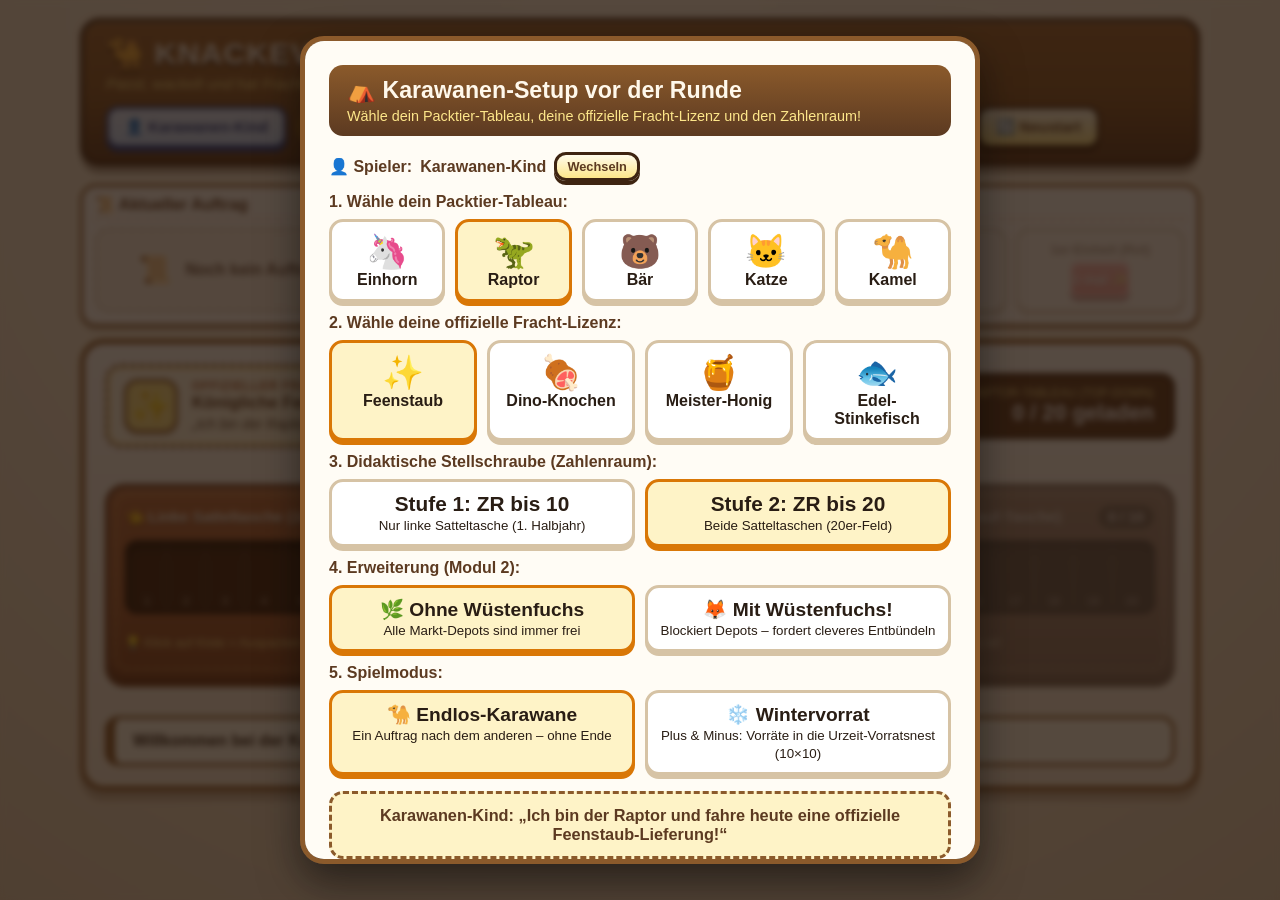
==== commit 95a146a8: "Refactor depot card elements: add titles for better accessibility and update panel hint styling" ====
--- a/index.html
+++ b/index.html
@@ -56,25 +56,25 @@
     <div class="board-panel">
       <h3 class="panel-heading">
         <span>🏪 Offener Fracht-Markt</span>
-        <small style="font-weight:700; color:#78716c;">Klicke auf ein Frachtstück zum Einladen</small>
+        <small class="panel-hint" style="font-weight:700; color:#78716c;">Klicke auf ein Frachtstück zum Einladen</small>
       </h3>
         <div class="market-depots">
             <!-- 10er-Kiste Blau -->
-            <div class="depot-card" id="depot10" onclick="takeCargo(10)">
+            <div class="depot-card" id="depot10" onclick="takeCargo(10)" title="Füllt 1 ganze Tasche sofort (10)">
                 <div class="depot-title">10er-Kiste (Blau)</div>
                 <div class="dienes-preview-10" id="depot10Label">10 mal ✨</div>
                 <div class="depot-sub">Füllt 1 ganze Tasche sofort (10)</div>
             </div>
         
             <!-- 5er-Sack Gelb -->
-            <div class="depot-card" id="depot5" onclick="takeCargo(5)">
+            <div class="depot-card" id="depot5" onclick="takeCargo(5)" title="Halbe Tasche bis zur Naht (5)">
                 <div class="depot-title">5er-Sack (Gelb)</div>
                 <div class="dienes-preview-5" id="depot5Label">5 mal ✨</div>
                 <div class="depot-sub">Halbe Tasche bis zur Naht (5)</div>
             </div>
         
             <!-- 1er-Einheit Rot -->
-            <div class="depot-card" id="depot1" onclick="takeCargo(1)">
+            <div class="depot-card" id="depot1" onclick="takeCargo(1)" title="Einzelnes Frachtstück (1)">
                 <div class="depot-title">1er-Einheit (Rot)</div>
                 <div class="dienes-preview-1" id="unitDepotIcon">1 mal ✨</div>
                 <div class="depot-sub">Einzelnes Frachtstück (1)</div>
--- a/style.css
+++ b/style.css
@@ -2229,3 +2229,317 @@
 #soundToggleBtn {
   min-width: 48px;
 }
+
+/* Vorschau beim Einlagern: pulsiert und zeigt ✔, damit klar ist „hier nochmal tippen = ablegen“ */
+.cave-preview {
+  position: relative;
+  opacity: 0.75;
+}
+
+.cave-preview.valid {
+  animation: previewPulse 0.9s ease-in-out infinite;
+}
+
+.cave-preview.valid::after {
+  content: '✔';
+  position: absolute;
+  inset: 0;
+  display: flex;
+  align-items: center;
+  justify-content: center;
+  font-size: 1.3rem;
+  font-weight: 900;
+  color: #fff;
+  text-shadow: 0 1px 3px rgba(0, 0, 0, 0.7);
+}
+
+@keyframes previewPulse {
+  0%, 100% { outline-color: var(--oasis-green); }
+  50% { outline-color: #bbf7d0; }
+}
+
+/* ↩ blinkt, wenn die Karte so nicht mehr lösbar ist */
+.winter-cancel-btn.pulse-hint {
+  animation: pulseHint 0.8s ease-in-out infinite;
+  border-color: var(--dienes-red);
+}
+
+@keyframes pulseHint {
+  0%, 100% { transform: scale(1); box-shadow: 0 0 0 0 rgba(239, 68, 68, 0.6); }
+  50% { transform: scale(1.15); box-shadow: 0 0 0 10px rgba(239, 68, 68, 0); }
+}
+
+/* ============================================================================
+   Kompakter Basar: Auftrag bzw. Vorräte für den Winter + Offener Markt
+   Auf breiten Bildschirmen nebeneinander, sonst untereinander – aber flach.
+   Tippflächen bleiben groß genug für Finger (Depots ≥ 84 px, Karten ≥ 76 px hoch).
+   ============================================================================ */
+.bazaar-grid {
+  display: grid;
+  grid-template-columns: 1fr;
+  gap: 10px;
+  margin-bottom: 12px;
+}
+
+@media (min-width: 900px) {
+  .bazaar-grid {
+    grid-template-columns: 1fr 1fr;
+  }
+}
+
+.bazaar-grid .board-panel {
+  display: flex;
+  flex-direction: column;
+  padding: 8px 12px 12px;
+  border-width: 3px;
+  border-radius: 16px;
+  box-shadow: 0 4px 0 rgba(92, 58, 33, 0.22);
+}
+
+.bazaar-grid .panel-heading {
+  margin: 0 0 8px;
+  padding-bottom: 4px;
+  font-size: 1rem;
+}
+
+.bazaar-grid .panel-heading small {
+  font-size: 0.8rem;
+}
+
+.panel-hint {
+  display: none;
+}
+
+/* --- Auftrags-/Vorrats-Feld --- */
+.bazaar-grid .order-slot-box {
+  flex: 1;
+  min-height: 0;
+  padding: 8px 10px;
+  border-width: 2px;
+  border-radius: 14px;
+}
+
+/* Noch kein Auftrag: Symbol, Text und Knopf in einer Zeile */
+.bazaar-grid .order-slot-box:not(.locked-order):not(.winter-slot) {
+  flex-direction: row;
+  flex-wrap: wrap;
+  justify-content: center;
+  gap: 6px 14px;
+  min-height: 84px;
+}
+
+.bazaar-grid .order-slot-box:not(.locked-order):not(.winter-slot) > div {
+  font-size: 1.7rem !important;
+  margin: 0 !important;
+}
+
+.bazaar-grid .order-slot-box:not(.locked-order):not(.winter-slot) > p {
+  margin: 0 !important;
+}
+
+/* Aktiver Auftrag (Endlos): Zahl + Streifen links, Profi-Ziel rechts */
+.bazaar-grid .order-slot-box.locked-order {
+  grid-template-columns: auto 1fr;
+  gap: 12px;
+  padding: 8px 10px;
+}
+
+@media (max-width: 559px) {
+  .bazaar-grid .order-slot-box.locked-order {
+    grid-template-columns: 1fr;
+    gap: 8px;
+  }
+}
+
+.bazaar-grid .order-main-info {
+  padding-right: 12px;
+}
+
+.bazaar-grid .order-badge-num {
+  font-size: 2.4rem;
+}
+
+.bazaar-grid .order-cargo-title {
+  font-size: 0.9rem;
+  margin: 2px 0 4px;
+}
+
+.bazaar-grid .twenty-strip-box {
+  max-width: 130px;
+}
+
+.bazaar-grid .ten-pip {
+  height: 9px;
+}
+
+.bazaar-grid .pro-goal-showcase {
+  flex-wrap: wrap;
+  gap: 6px 10px;
+  padding: 6px 10px;
+  border-width: 2px;
+  border-radius: 12px;
+}
+
+.bazaar-grid .pro-goal-left {
+  gap: 8px;
+}
+
+.bazaar-grid .pro-medal-icon {
+  width: 40px;
+  height: 40px;
+  border-width: 2px;
+  border-radius: 10px;
+  font-size: 1.5rem;
+}
+
+.bazaar-grid .pro-goal-text small {
+  display: none; /* Der Satz darunter sagt dasselbe – spart zwei Zeilen */
+}
+
+.bazaar-grid .pro-goal-text strong {
+  font-size: 1rem;
+}
+
+.bazaar-grid .crate-pip {
+  width: 26px;
+  height: 26px;
+  font-size: 0.9rem;
+}
+
+.bazaar-grid .pro-counter-pill,
+.bazaar-grid .overload-warning-pill {
+  font-size: 0.75rem;
+  padding: 2px 8px;
+}
+
+/* --- Wintervorrat: Karten --- */
+.bazaar-grid .winter-slot {
+  padding: 8px;
+}
+
+.winter-card-row {
+  gap: 8px;
+}
+
+.winter-card {
+  display: flex;
+  flex-wrap: wrap;
+  align-items: center;
+  justify-content: center;
+  gap: 0 8px;
+  min-height: 76px;
+  padding: 6px 4px;
+  border-width: 3px;
+  border-radius: 14px;
+  box-shadow: 0 4px 0 rgba(0, 0, 0, 0.2);
+  touch-action: manipulation;
+}
+
+.winter-card-icon { font-size: 1.4rem; }
+.winter-card-num  { font-size: 2.1rem; }
+.winter-card-sub  { flex-basis: 100%; margin-top: 0; font-size: 0.95rem; line-height: 1.1; }
+
+.winter-card .fox-card-badge {
+  flex-basis: auto;
+  margin-top: 2px;
+}
+
+.winter-card.card-active {
+  min-width: 100px;
+}
+
+.winter-active-row {
+  flex-wrap: nowrap;
+  gap: 10px;
+}
+
+.winter-takes {
+  font-size: 1.7rem;
+}
+
+.winter-unload-tray {
+  min-height: 30px;
+}
+
+.winter-cancel-btn {
+  min-width: 48px;
+  min-height: 48px;
+  padding: 4px 12px;
+  font-size: 1.4rem;
+}
+
+/* --- Offener Markt --- */
+.bazaar-grid .market-depots {
+  grid-template-columns: repeat(3, 1fr);
+  gap: 8px;
+  flex: 1;
+}
+
+.bazaar-grid .depot-card {
+  justify-content: center;
+  gap: 4px;
+  min-height: 84px;
+  padding: 8px 6px;
+  border-width: 3px;
+  border-radius: 14px;
+  box-shadow: 0 4px 0 #d6c3a5;
+  touch-action: manipulation;
+}
+
+.bazaar-grid .depot-title {
+  font-size: 0.8rem;
+  line-height: 1.15;
+  text-align: center;
+}
+
+.bazaar-grid .depot-sub {
+  display: none;
+}
+
+.bazaar-grid .dienes-preview-10,
+.bazaar-grid .dienes-preview-5,
+.bazaar-grid .dienes-preview-1 {
+  height: 36px;
+  padding: 0 6px;
+  font-size: 0.85rem;
+}
+
+.bazaar-grid .dienes-preview-10 { max-width: 150px; }
+.bazaar-grid .dienes-preview-5  { width: 70%; min-width: 80px; }
+.bazaar-grid .dienes-preview-1  { width: 60px; }
+
+.bazaar-grid .fox-blocker-overlay {
+  padding: 4px;
+  background: #fff7ed; /* deckend, damit der Depot-Titel nicht durchscheint */
+}
+
+.bazaar-grid .fox-blocker-overlay .fox-emoji {
+  font-size: 1.5rem;
+  margin: 0;
+}
+
+.bazaar-grid .fox-blocker-overlay strong {
+  font-size: 0.72rem;
+}
+
+.bazaar-grid .fox-blocker-overlay small {
+  display: none;
+}
+
+@media (max-width: 559px) {
+  .winter-card-num { font-size: 1.8rem; }
+  .bazaar-grid .depot-title { font-size: 0.72rem; }
+  .bazaar-grid .dienes-preview-5 { min-width: 64px; }
+}
+
+/* Touch-Geräte: kein „klebendes“ Hover nach dem Antippen */
+@media (hover: none) {
+  .depot-card:hover:not(.disabled),
+  .winter-card:hover {
+    transform: none;
+  }
+  .bazaar-grid .depot-card:hover:not(.disabled) {
+    border-color: #cbb69b;
+    box-shadow: 0 4px 0 #d6c3a5;
+  }
+}
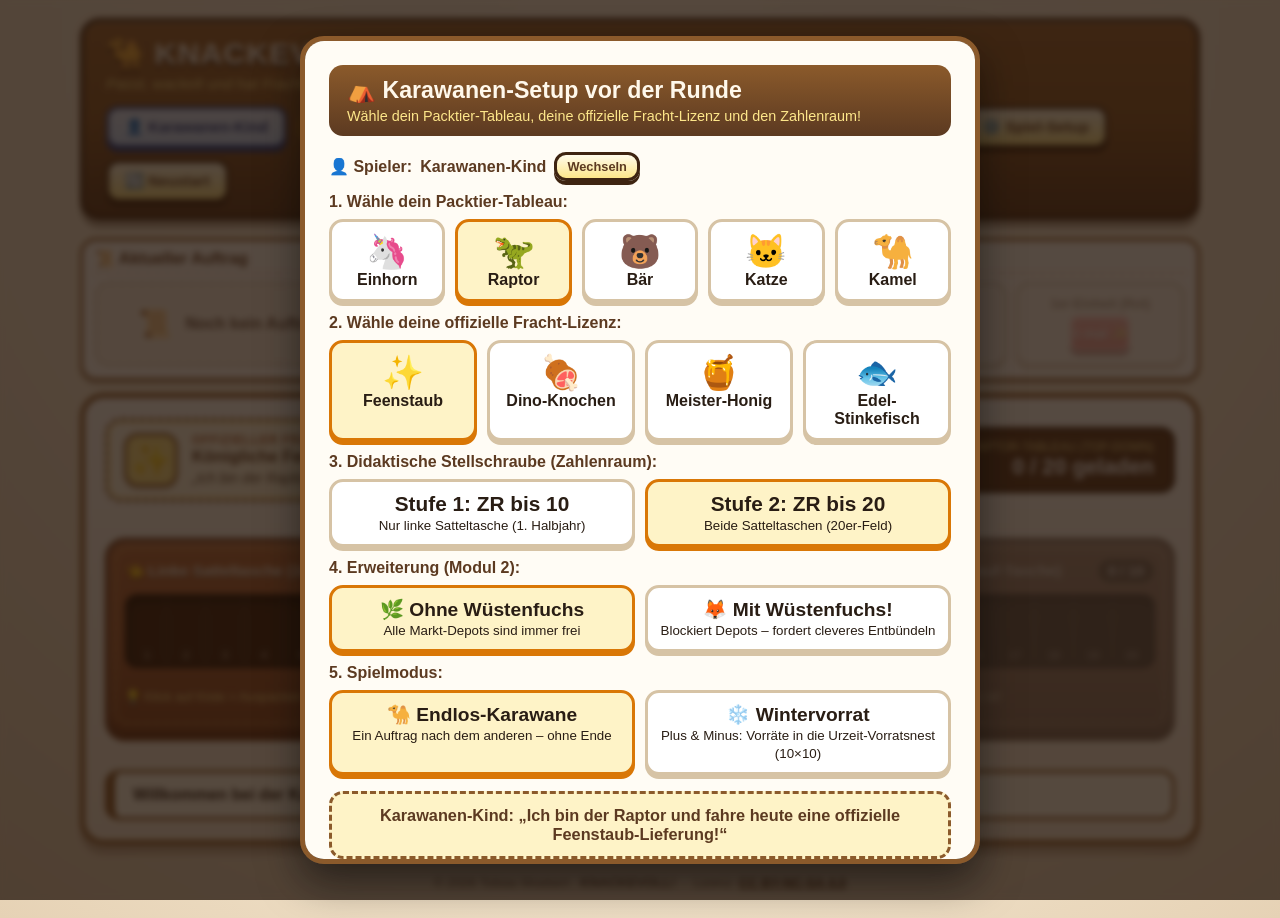
==== commit 791885a6: "Add guide for parents and teachers: implement modal with detailed instructions and integrate into ma" ====
--- a/index.html
+++ b/index.html
@@ -36,6 +36,7 @@
             <span>🦊 Fuchs: <strong id="headerFoxCount">0</strong></span>
         </div>
         <button class="btn" id="soundToggleBtn" onclick="toggleSound()" title="Ton an/aus">🔊</button>
+        <button class="btn" onclick="openGuide()" title="Anleitung für Eltern und Lehrkräfte">👩‍🏫 Anleitung</button>
         <button class="btn" onclick="openSetupModal()" title="Packtier, Lizenz, Zahlenraum & Erweiterungen einstellen">⚙️ Spiel-Setup</button>
         <button class="btn" onclick="resetGame()">🔄 Neustart</button>
     </div>
@@ -265,9 +266,12 @@
     </div>
 
     <div class="setup-footer-row">
-      <button class="btn" onclick="startTutorialFromSetup()" title="Die geführte Übungsrunde noch einmal spielen">
-        🎓 Übungsrunde starten
-      </button>
+      <span class="setup-footer-left">
+        <button class="btn" onclick="startTutorialFromSetup()" title="Die geführte Übungsrunde noch einmal spielen">
+          🎓 Übungsrunde starten
+        </button>
+        <button class="btn" onclick="openGuide()" title="Anleitung für Eltern und Lehrkräfte">👩‍🏫 Anleitung</button>
+      </span>
       <button class="btn btn-oasis" onclick="startFromSetup()" style="font-size:1.05rem; padding:11px 24px;">
         🚀 Karawane starten!
       </button>
@@ -387,6 +391,23 @@
   </div>
 </div>
 
+<!-- Anleitung für Eltern & Lehrkräfte -->
+<div class="modal-backdrop hidden" id="guideModal">
+  <div class="modal-dialog guide-dialog">
+    <div class="modal-header-banner">
+      <h2>👩‍🏫 Anleitung für Eltern &amp; Lehrkräfte</h2>
+      <p>So erklärst du Kindern die Bausteine und Regeln. Zu jedem Punkt steht ein Satz in Kindersprache.</p>
+    </div>
+
+    <div id="guideBody"></div>
+
+    <div class="guide-actions guide-noprint">
+      <button class="btn" onclick="printGuide()" title="Anleitung drucken">🖨️ Drucken</button>
+      <button class="btn btn-oasis" onclick="closeGuide()" style="font-size:1.05rem; padding:11px 24px;">✔ Schließen</button>
+    </div>
+  </div>
+</div>
+
 <!-- Kurze Bestätigung mitten im Bild (z. B. „✔ +6“) -->
 <div class="game-toast" id="gameToast"></div>
 
@@ -396,5 +417,6 @@
   <script src="game-data.js"></script>
   <script src="sound.js"></script>
   <script src="app.js"></script>
+  <script src="guide.js"></script>
 </body>
 </html>
--- a/style.css
+++ b/style.css
@@ -2543,3 +2543,240 @@
     box-shadow: 0 4px 0 #d6c3a5;
   }
 }
+
+/* Leerer Kartenplatz (gerade keine passende Karte) – hält die Positionen der anderen Karten stabil */
+.winter-card.card-empty {
+  border-style: dashed;
+  border-color: #d6c3a5;
+  background: transparent;
+  box-shadow: none;
+  cursor: default;
+}
+
+.winter-card.card-empty:hover {
+  transform: none;
+}
+
+/* Liegengebliebene Karten während eines Zuges: klein, blass, nicht antippbar */
+.winter-preview {
+  display: flex;
+  align-items: center;
+  gap: 6px;
+  margin-left: auto;
+  padding-left: 10px;
+  border-left: 2px dashed #cbb69b;
+  pointer-events: none;
+  opacity: 0.8;
+}
+
+.winter-mini {
+  display: inline-block;
+  padding: 3px 8px;
+  border: 2px solid;
+  border-radius: 10px;
+  font-size: 0.95rem;
+  font-weight: 900;
+  white-space: nowrap;
+  color: var(--wood-dark);
+}
+
+.winter-mini.card-plus  { background: #f0fdf4; border-color: #16a34a; }
+.winter-mini.card-minus { background: #fef3c7; border-color: #b45309; }
+
+.winter-active-row {
+  flex-wrap: wrap;
+}
+
+.winter-status {
+  flex: 1 1 100px;
+}
+
+@media (max-width: 559px) {
+  /* Schmal: Karte, Zustand und ↩ bleiben in einer Zeile, die Vorschau liegt darunter */
+  .winter-active-row {
+    display: grid;
+    grid-template-columns: auto 1fr auto;
+    gap: 6px 8px;
+    align-items: center;
+  }
+
+  .winter-preview {
+    grid-column: 1 / -1;
+    justify-content: center;
+    margin-left: 0;
+    padding: 6px 0 0;
+    border-left: none;
+    border-top: 2px dashed #cbb69b;
+  }
+}
+
+/* Wintervorrat während eines Zuges: eine einzige Spalte (nicht das zweispaltige Raster des Endlos-Auftrags) */
+.bazaar-grid .order-slot-box.winter-slot.locked-order {
+  display: block;
+}
+
+/* ============================================================================
+   Anleitung für Eltern & Lehrkräfte
+   ============================================================================ */
+.guide-dialog {
+  max-width: 780px;
+}
+
+.setup-footer-left {
+  display: inline-flex;
+  gap: 8px;
+  flex-wrap: wrap;
+}
+
+.guide-section {
+  border: 2px solid #e2d3bb;
+  border-radius: 14px;
+  background: #fff;
+  margin-bottom: 8px;
+  overflow: hidden;
+}
+
+.guide-section[open] {
+  border-color: var(--wood-light);
+}
+
+.guide-section > summary {
+  cursor: pointer;
+  padding: 12px 14px;
+  min-height: 48px; /* gut tippbar */
+  font-weight: 900;
+  font-size: 1.05rem;
+  color: var(--wood-dark);
+  list-style: none;
+  display: flex;
+  align-items: center;
+  gap: 10px;
+  user-select: none;
+}
+
+.guide-section > summary::-webkit-details-marker { display: none; }
+
+.guide-section > summary::after {
+  content: '▸';
+  margin-left: auto;
+  font-size: 1.1rem;
+  color: var(--wood-mid);
+  transition: transform 0.15s;
+}
+
+.guide-section[open] > summary::after {
+  transform: rotate(90deg);
+}
+
+.guide-icon {
+  font-size: 1.4rem;
+}
+
+.guide-content {
+  padding: 2px 16px 14px;
+  font-size: 0.95rem;
+  line-height: 1.5;
+  color: #3b2a1c;
+}
+
+.guide-content p { margin: 8px 0; }
+.guide-content ul, .guide-content ol { margin: 6px 0; padding-left: 20px; }
+.guide-content li { margin: 6px 0; }
+.guide-questions li { margin: 3px 0; }
+
+.guide-steps li { margin: 8px 0; }
+
+.guide-say {
+  margin: 6px 0 4px;
+  padding: 6px 10px;
+  background: #eff6ff;
+  border-left: 4px solid var(--dienes-blue);
+  border-radius: 8px;
+  color: #1e3a8a;
+}
+
+.guide-note {
+  font-size: 0.85rem;
+  color: #6b5344;
+}
+
+.guide-table {
+  border-collapse: collapse;
+  margin: 8px 0;
+  width: 100%;
+}
+
+.guide-table td {
+  padding: 5px 8px;
+  border-bottom: 1px dashed #e2d3bb;
+  vertical-align: middle;
+}
+
+.guide-table td:first-child {
+  white-space: nowrap;
+  width: 1%;
+}
+
+.guide-actions {
+  display: flex;
+  justify-content: space-between;
+  gap: 10px;
+  flex-wrap: wrap;
+  margin-top: 14px;
+}
+
+/* Druck: nur die Anleitung, alles aufgeklappt, ohne Knöpfe */
+@media print {
+  body > *:not(#guideModal) {
+    display: none !important;
+  }
+
+  body {
+    background: #fff !important;
+    padding: 0 !important;
+  }
+
+  #guideModal {
+    position: static !important;
+    display: block !important;
+    background: none !important;
+    backdrop-filter: none !important;
+    padding: 0 !important;
+  }
+
+  #guideModal.hidden {
+    display: none !important;
+  }
+
+  #guideModal .modal-dialog {
+    max-width: none !important;
+    max-height: none !important;
+    overflow: visible !important;
+    box-shadow: none !important;
+    border: none !important;
+    padding: 0 !important;
+  }
+
+  .guide-noprint {
+    display: none !important;
+  }
+
+  .guide-section {
+    break-inside: avoid-page;
+    border-color: #999;
+  }
+
+  .guide-section > summary::after {
+    display: none;
+  }
+
+  .guide-say {
+    background: #fff;
+    border-left-color: #333;
+    color: #000;
+  }
+}
+
+.guide-content .mini-cargo-chip {
+  white-space: nowrap;
+}
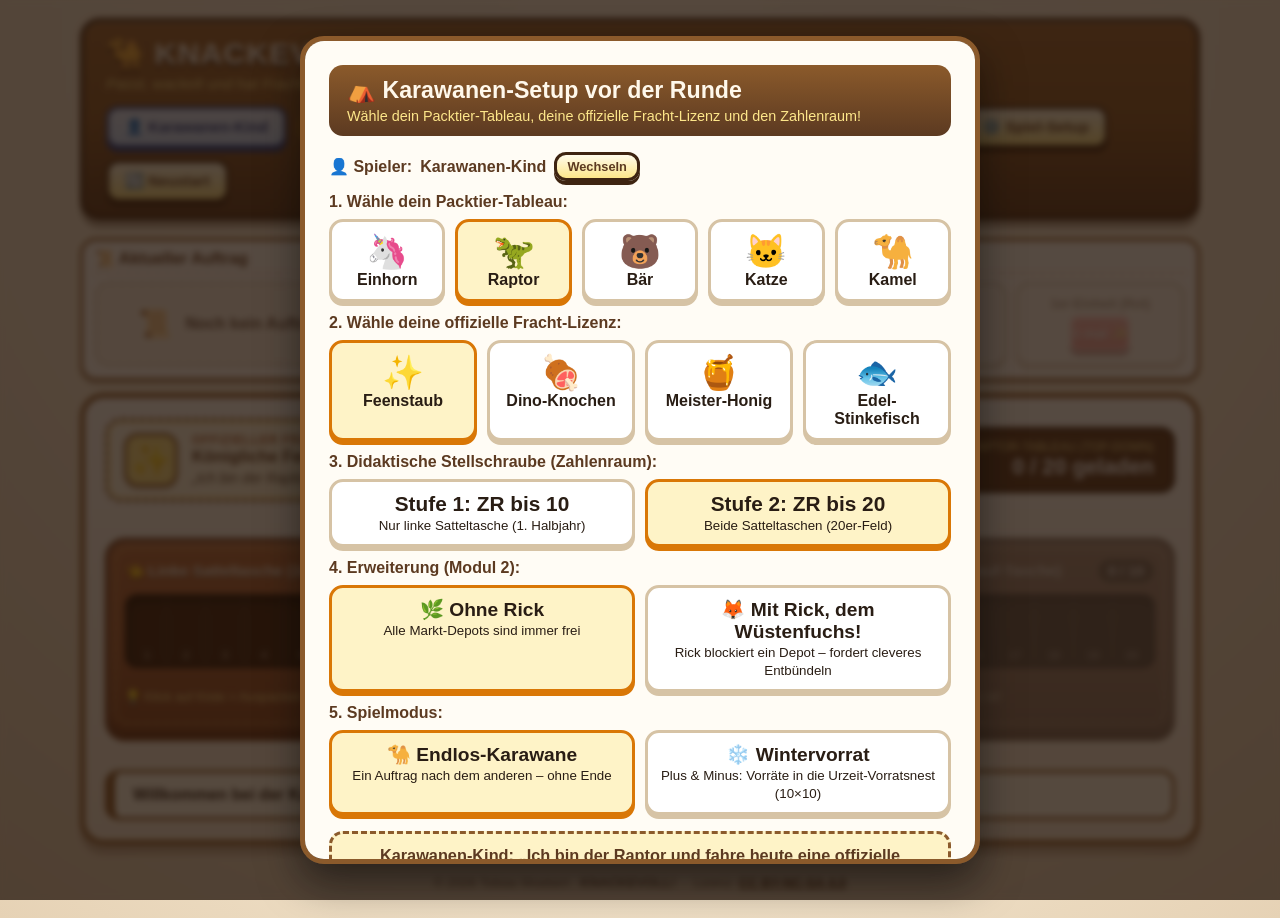
==== commit 4f2392fd: "Refactor game mechanics: rename "Wüstenfuchs" to "Rick", update related logic and UI elements, and e" ====
--- a/index.html
+++ b/index.html
@@ -26,15 +26,7 @@
         <button class="btn player-QuickBtn" onclick="openProfileModal()" title="Spieler wechseln & Statistiken ansehen">
             👤 <span id="activePlayerHeaderName">Gast</span>
         </button>
-        <div class="trophy-pill" id="headerStatsPill" title="Deine Gesamtbilanz">
-            <span>📦 Fracht: <strong id="headerCargoCount">0</strong></span>
-            <span style="opacity:0.4;">|</span>
-            <span>🐪 Tiere: <strong id="headerAnimalCount">0</strong></span>
-            <span style="opacity:0.4;">|</span>
-            <span>🏅 Profi: <strong id="headerProCount">0</strong></span>
-            <span style="opacity:0.4;">|</span>
-            <span>🦊 Fuchs: <strong id="headerFoxCount">0</strong></span>
-        </div>
+        <div class="trophy-pill" id="headerStatsPill" title="Deine Bilanz"></div>
         <button class="btn" id="soundToggleBtn" onclick="toggleSound()" title="Ton an/aus">🔊</button>
         <button class="btn" onclick="openGuide()" title="Anleitung für Eltern und Lehrkräfte">👩‍🏫 Anleitung</button>
         <button class="btn" onclick="openSetupModal()" title="Packtier, Lizenz, Zahlenraum & Erweiterungen einstellen">⚙️ Spiel-Setup</button>
@@ -59,6 +51,7 @@
         <span>🏪 Offener Fracht-Markt</span>
         <small class="panel-hint" style="font-weight:700; color:#78716c;">Klicke auf ein Frachtstück zum Einladen</small>
       </h3>
+      <div class="rick-banner hidden" id="rickBanner"></div>
         <div class="market-depots">
             <!-- 10er-Kiste Blau -->
             <div class="depot-card" id="depot10" onclick="takeCargo(10)" title="Füllt 1 ganze Tasche sofort (10)">
@@ -236,12 +229,12 @@
     <label class="setup-section-label">4. Erweiterung (Modul 2):</label>
     <div class="selection-grid" style="grid-template-columns: 1fr 1fr;">
       <div class="tile-option active-tile" id="foxOffTile" onclick="setFoxMode(false)">
-        <div style="font-size:1.2rem; font-weight:900;">🌿 Ohne Wüstenfuchs</div>
+        <div style="font-size:1.2rem; font-weight:900;">🌿 Ohne Rick</div>
         <small>Alle Markt-Depots sind immer frei</small>
       </div>
       <div class="tile-option" id="foxOnTile" onclick="setFoxMode(true)">
-        <div style="font-size:1.2rem; font-weight:900;">🦊 Mit Wüstenfuchs!</div>
-        <small>Blockiert Depots – fordert cleveres Entbündeln</small>
+        <div style="font-size:1.2rem; font-weight:900;">🦊 Mit Rick, dem Wüstenfuchs!</div>
+        <small>Rick blockiert ein Depot – fordert cleveres Entbündeln</small>
       </div>
     </div>
 
--- a/style.css
+++ b/style.css
@@ -1386,6 +1386,14 @@
   }
 }
 
+.p-stat-section + .p-stat-section { margin-top: 10px; }
+.p-stat-title { margin: 0 0 6px; font-size: 0.95rem; color: var(--wood-dark); }
+.p-stat-badge {
+  font-size: 0.65rem; font-weight: 800; text-transform: uppercase;
+  background: #dcfce7; color: #15803d; border-radius: 8px; padding: 2px 6px; margin-left: 4px;
+}
+.p-stat-section:not(.p-stat-current) .profile-stats-banner { opacity: 0.85; }
+
 .p-stat-item {
   display: flex;
   align-items: center;
@@ -1484,6 +1492,29 @@
   font-weight: 900;
   padding: 3px 8px;
   border-radius: 999px;
+}
+
+/* Rick-Ankündigung über dem Markt: aktuelle und nächste Sperre */
+.rick-banner {
+  display: flex;
+  flex-wrap: wrap;
+  align-items: center;
+  gap: 8px 14px;
+  margin: 0 0 10px;
+  padding: 6px 12px;
+  background: #fff7ed;
+  border: 2px solid #ea580c;
+  border-radius: 12px;
+  font-weight: 900;
+  color: #9a3412;
+}
+
+.rick-banner.hidden { display: none; }
+
+.rick-banner-next {
+  font-size: 0.9rem;
+  color: #c2410c;
+  opacity: 0.85;
 }
 
 /* Hinweis bei Überladung (> Zielwert) */
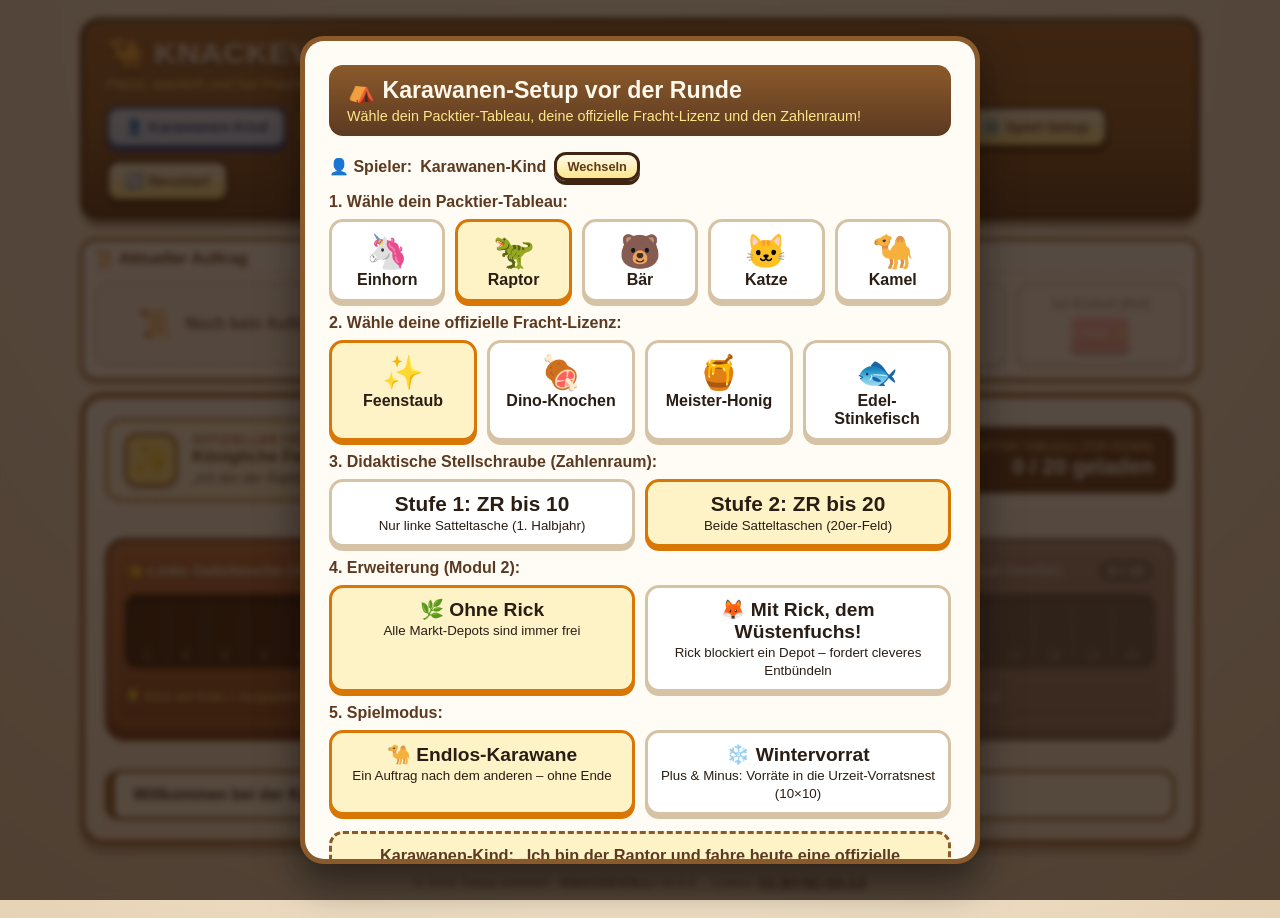
==== commit 46e6f893: "Add central version, changelog and version display Co-Authored-By: Claude Sonnet 5.5 <noreply@anthro" ====
--- a/index.html
+++ b/index.html
@@ -185,7 +185,7 @@
   </section>
 
   <footer class="game-footer">
-    <span>© 2026 Tobias Moebert · <strong>KNACKEVOLL!</strong></span>
+    <span>© 2026 Tobias Moebert · <strong>KNACKEVOLL!</strong> <span id="appVersion"></span></span>
     <span>
       Lizenz:
       <a href="https://creativecommons.org/licenses/by-nc-sa/4.0/deed.de" target="_blank" rel="noopener noreferrer">
@@ -407,9 +407,11 @@
 <!-- Konfetti-Ebene -->
 <div class="confetti-layer" id="confettiLayer"></div>
 
+  <script src="version.js"></script>
   <script src="game-data.js"></script>
   <script src="sound.js"></script>
   <script src="app.js"></script>
   <script src="guide.js"></script>
+  <script>document.getElementById('appVersion').textContent = 'v' + APP_VERSION;</script>
 </body>
 </html>
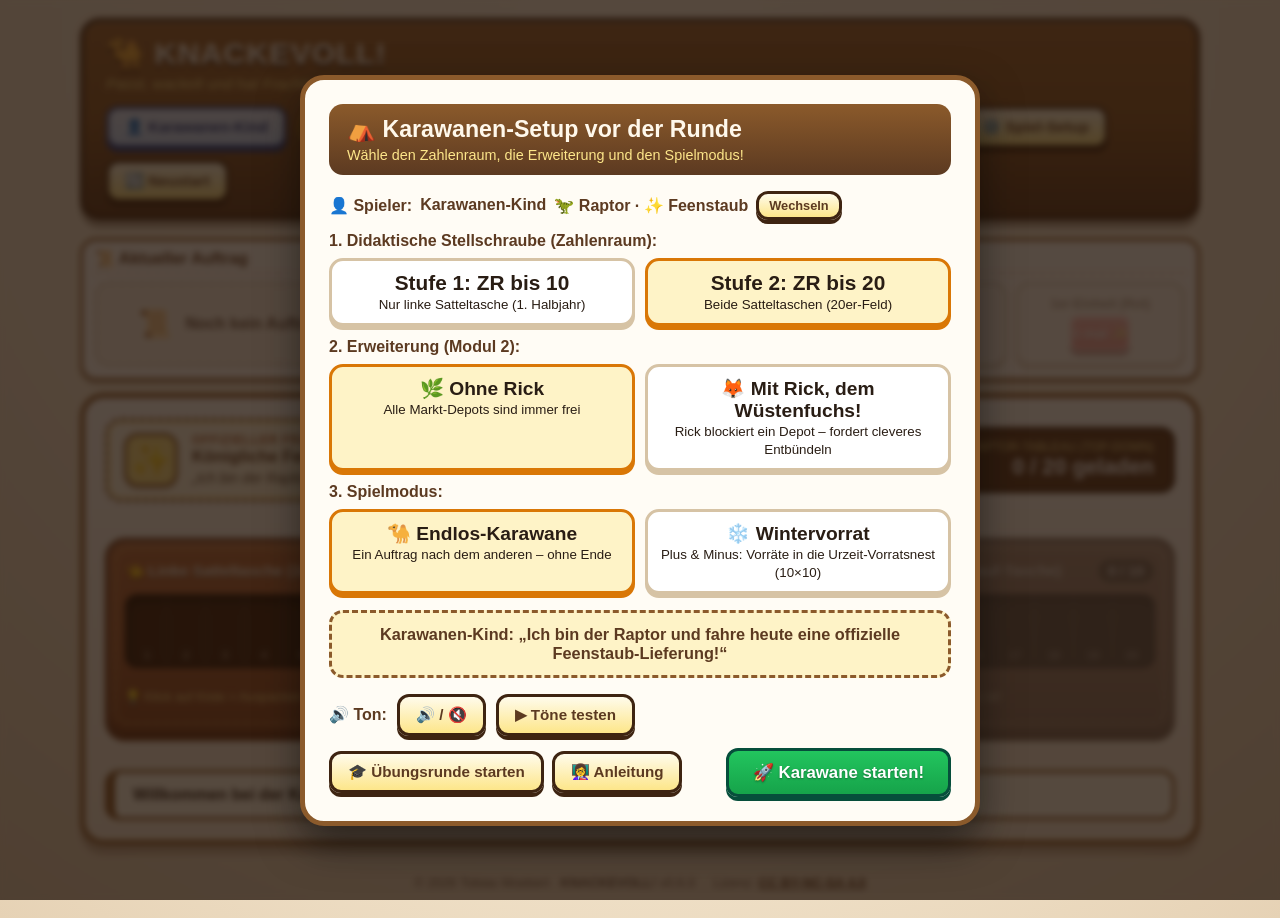
==== commit ca388076: "Update changelog for version 0.6.0: add sloth as a new animal, modify setup instructions, and enhanc" ====
--- a/index.html
+++ b/index.html
@@ -200,21 +200,16 @@
   <div class="modal-dialog">
     <div class="modal-header-banner">
       <h2>⛺ Karawanen-Setup vor der Runde</h2>
-      <p>Wähle dein Packtier-Tableau, deine offizielle Fracht-Lizenz und den Zahlenraum!</p>
+      <p>Wähle den Zahlenraum, die Erweiterung und den Spielmodus!</p>
     </div>
 
     <div class="setup-player-hint">
       👤 Spieler: <strong id="setupActivePlayerName">Gast</strong>
+      <span id="setupActivePlayerGear" title="Reittier und Fracht-Lizenz stellst du über „Wechseln“ im Profil ein"></span>
       <button class="btn" onclick="openProfileModal()" style="padding:4px 10px; font-size:0.8rem;">Wechseln</button>
     </div>
 
-    <label class="setup-section-label">1. Wähle dein Packtier-Tableau:</label>
-    <div class="selection-grid" id="setupAnimals"></div>
-
-    <label class="setup-section-label">2. Wähle deine offizielle Fracht-Lizenz:</label>
-    <div class="selection-grid" id="setupLicenses"></div>
-
-    <label class="setup-section-label">3. Didaktische Stellschraube (Zahlenraum):</label>
+    <label class="setup-section-label">1. Didaktische Stellschraube (Zahlenraum):</label>
     <div class="selection-grid" style="grid-template-columns: 1fr 1fr;">
       <div class="tile-option" id="lvlTile1" onclick="setLevel(1)">
         <div style="font-size:1.3rem; font-weight:900;">Stufe 1: ZR bis 10</div>
@@ -226,7 +221,7 @@
       </div>
     </div>
 
-    <label class="setup-section-label">4. Erweiterung (Modul 2):</label>
+    <label class="setup-section-label">2. Erweiterung (Modul 2):</label>
     <div class="selection-grid" style="grid-template-columns: 1fr 1fr;">
       <div class="tile-option active-tile" id="foxOffTile" onclick="setFoxMode(false)">
         <div style="font-size:1.2rem; font-weight:900;">🌿 Ohne Rick</div>
@@ -238,7 +233,7 @@
       </div>
     </div>
 
-    <label class="setup-section-label">5. Spielmodus:</label>
+    <label class="setup-section-label">3. Spielmodus:</label>
     <div class="selection-grid" style="grid-template-columns: 1fr 1fr;">
       <div class="tile-option active-tile" id="modeEndlessTile" onclick="setGameMode('endless')">
         <div style="font-size:1.2rem; font-weight:900;">🐪 Endlos-Karawane</div>
@@ -277,7 +272,7 @@
   <div class="modal-dialog">
     <div class="modal-header-banner">
       <h2>👤 Spieler-Profile</h2>
-      <p>Wähle deinen Spieler aus, lege neue Profile an und sieh dir deine Karawanen-Statistik an!</p>
+      <p>Wähle deinen Spieler aus, such dir Reittier und Fracht-Lizenz aus und sieh dir deine Karawanen-Statistik an!</p>
     </div>
 
     <!-- Spieler-Management & Statistiken (IndexedDB) -->
@@ -293,6 +288,13 @@
       <div class="profile-list-grid" id="profileListContainer">
         <!-- Wird dynamisch aus der IndexedDB geladen -->
       </div>
+
+      <!-- Reittier und Fracht-Lizenz des ausgewählten Profils -->
+      <label class="setup-section-label">🐴 Reittier von <strong id="profileGearName">Gast</strong>:</label>
+      <div class="selection-grid" id="profileAnimals"></div>
+
+      <label class="setup-section-label">📜 Offizielle Fracht-Lizenz:</label>
+      <div class="selection-grid" id="profileLicenses"></div>
 
       <!-- Statistik-Banner für das ausgewählte Profil -->
       <div class="profile-stats-banner" id="activeProfileStatsBanner"></div>
--- a/style.css
+++ b/style.css
@@ -1579,6 +1579,7 @@
 .cave-theme-bear    { --cave-border: #78350f; --cave-bg: #f5e6cc; }
 .cave-theme-cat     { --cave-border: #ea580c; --cave-bg: #fff7ed; }
 .cave-theme-camel   { --cave-border: #b45309; --cave-bg: #fef3c7; }
+.cave-theme-sloth   { --cave-border: #4d7c0f; --cave-bg: #f0fdf4; }
 
 .cave-frame-title {
   text-align: center;
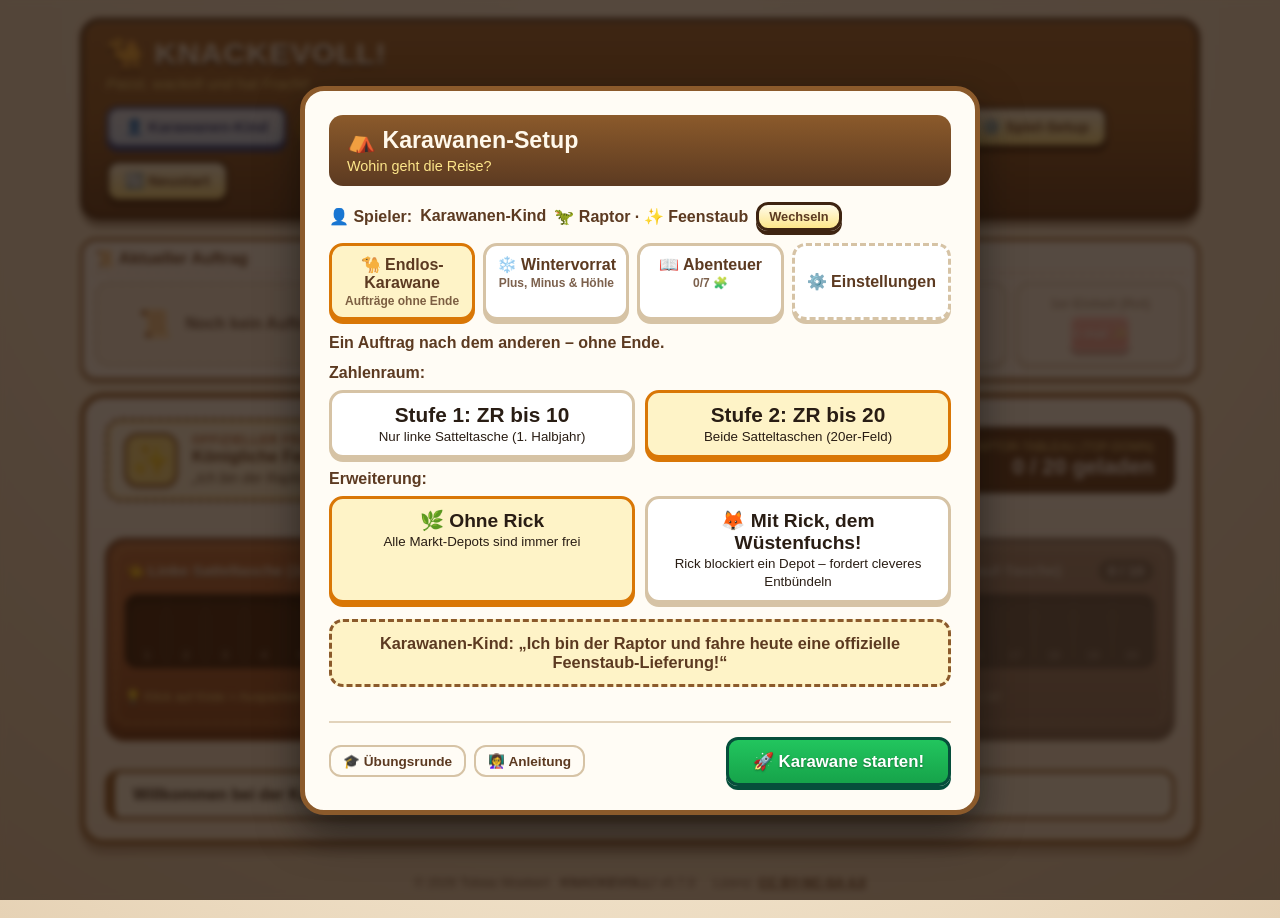
==== commit 8792359e: "feat: Implement story mode "Der Knackevolle Schatz" with episodes and scenes - Added story-data.js t" ====
--- a/index.html
+++ b/index.html
@@ -195,12 +195,13 @@
   </footer>
 </div>
 
-<!-- POP-UP 1: Karawanen-Setup (öffnet direkt beim Spielstart) -->
+<!-- POP-UP 1: Karawanen-Setup (öffnet direkt beim Spielstart). Oben der Modus als Reiter, darunter dessen Inhalt. -->
 <div class="modal-backdrop" id="setupModal">
   <div class="modal-dialog">
-    <div class="modal-header-banner">
-      <h2>⛺ Karawanen-Setup vor der Runde</h2>
-      <p>Wähle den Zahlenraum, die Erweiterung und den Spielmodus!</p>
+    <div class="modal-header-banner has-close">
+      <button class="modal-close-x" id="setupCloseBtn" onclick="closeSetupModal()" style="display:none;" title="Schließen: Änderungen verwerfen, das laufende Spiel geht weiter" aria-label="Schließen">✕</button>
+      <h2>⛺ Karawanen-Setup</h2>
+      <p>Wohin geht die Reise?</p>
     </div>
 
     <div class="setup-player-hint">
@@ -209,58 +210,76 @@
       <button class="btn" onclick="openProfileModal()" style="padding:4px 10px; font-size:0.8rem;">Wechseln</button>
     </div>
 
-    <label class="setup-section-label">1. Didaktische Stellschraube (Zahlenraum):</label>
-    <div class="selection-grid" style="grid-template-columns: 1fr 1fr;">
-      <div class="tile-option" id="lvlTile1" onclick="setLevel(1)">
-        <div style="font-size:1.3rem; font-weight:900;">Stufe 1: ZR bis 10</div>
-        <small>Nur linke Satteltasche (1. Halbjahr)</small>
-      </div>
-      <div class="tile-option active-tile" id="lvlTile2" onclick="setLevel(2)">
-        <div style="font-size:1.3rem; font-weight:900;">Stufe 2: ZR bis 20</div>
-        <small>Beide Satteltaschen (20er-Feld)</small>
-      </div>
-    </div>
-
-    <label class="setup-section-label">2. Erweiterung (Modul 2):</label>
-    <div class="selection-grid" style="grid-template-columns: 1fr 1fr;">
-      <div class="tile-option active-tile" id="foxOffTile" onclick="setFoxMode(false)">
-        <div style="font-size:1.2rem; font-weight:900;">🌿 Ohne Rick</div>
-        <small>Alle Markt-Depots sind immer frei</small>
-      </div>
-      <div class="tile-option" id="foxOnTile" onclick="setFoxMode(true)">
-        <div style="font-size:1.2rem; font-weight:900;">🦊 Mit Rick, dem Wüstenfuchs!</div>
-        <small>Rick blockiert ein Depot – fordert cleveres Entbündeln</small>
-      </div>
-    </div>
-
-    <label class="setup-section-label">3. Spielmodus:</label>
-    <div class="selection-grid" style="grid-template-columns: 1fr 1fr;">
-      <div class="tile-option active-tile" id="modeEndlessTile" onclick="setGameMode('endless')">
-        <div style="font-size:1.2rem; font-weight:900;">🐪 Endlos-Karawane</div>
-        <small>Ein Auftrag nach dem anderen – ohne Ende</small>
-      </div>
-      <div class="tile-option" id="modeCaveTile" onclick="setGameMode('cave')">
-        <div style="font-size:1.2rem; font-weight:900;">❄️ Wintervorrat</div>
-        <small id="modeCaveSub">Fülle die Höhle deines Tieres</small>
-      </div>
-    </div>
-
-    <div class="motto-scroll" id="setupMottoBox"></div>
-
-    <div class="setup-sound-row">
-      <strong>🔊 Ton:</strong>
-      <button class="btn" onclick="toggleSound()" title="Ton an/aus">🔊 / 🔇</button>
-      <button class="btn" onclick="soundDemo()" title="Alle Töne und Tierreaktionen nacheinander anhören">▶ Töne testen</button>
+    <div class="setup-tabs" role="tablist">
+      <button class="setup-tab" id="tabEndless" role="tab" onclick="selectSetupTab('endless')">
+        <span>🐪 Endlos-Karawane</span><small>Aufträge ohne Ende</small>
+      </button>
+      <button class="setup-tab" id="tabCave" role="tab" onclick="selectSetupTab('cave')">
+        <span>❄️ Wintervorrat</span><small>Plus, Minus &amp; Höhle</small>
+      </button>
+      <button class="setup-tab" id="tabStory" role="tab" onclick="selectSetupTab('story')" title="Das Abenteuer: Finde den Knackevollen Schatz">
+        <span>📖 Abenteuer</span><small id="tabStoryProgress"></small>
+      </button>
+      <button class="setup-tab setup-tab-settings" id="tabSettings" role="tab" onclick="selectSetupTab('settings')" title="Zahlenraum, Rick und Ton">
+        <span>⚙️ Einstellungen</span>
+      </button>
+    </div>
+
+    <div class="setup-panes">
+    <!-- Reiter Endlos-Karawane / Wintervorrat: Beschreibung und Einstellungen für das freie Spiel -->
+    <div class="setup-pane" id="setupModePane">
+      <p class="setup-mode-desc" id="setupModeDesc"></p>
+
+      <label class="setup-section-label">Zahlenraum:</label>
+      <div class="selection-grid" style="grid-template-columns: 1fr 1fr;">
+        <div class="tile-option" id="lvlTile1" onclick="setLevel(1)">
+          <div style="font-size:1.3rem; font-weight:900;">Stufe 1: ZR bis 10</div>
+          <small>Nur linke Satteltasche (1. Halbjahr)</small>
+        </div>
+        <div class="tile-option active-tile" id="lvlTile2" onclick="setLevel(2)">
+          <div style="font-size:1.3rem; font-weight:900;">Stufe 2: ZR bis 20</div>
+          <small>Beide Satteltaschen (20er-Feld)</small>
+        </div>
+      </div>
+
+      <label class="setup-section-label">Erweiterung:</label>
+      <div class="selection-grid" style="grid-template-columns: 1fr 1fr;">
+        <div class="tile-option active-tile" id="foxOffTile" onclick="setFoxMode(false)">
+          <div style="font-size:1.2rem; font-weight:900;">🌿 Ohne Rick</div>
+          <small>Alle Markt-Depots sind immer frei</small>
+        </div>
+        <div class="tile-option" id="foxOnTile" onclick="setFoxMode(true)">
+          <div style="font-size:1.2rem; font-weight:900;">🦊 Mit Rick, dem Wüstenfuchs!</div>
+          <small>Rick blockiert ein Depot – fordert cleveres Entbündeln</small>
+        </div>
+      </div>
+
+      <div class="motto-scroll" id="setupMottoBox"></div>
+    </div>
+
+    <!-- Reiter Abenteuer: Karte mit den Folgen -->
+    <div class="setup-pane" id="setupStoryPane">
+      <div id="storyMapBody"></div>
+    </div>
+
+    <!-- Reiter Einstellungen: allgemeine Einstellungen, die nicht zu einem Modus gehören -->
+    <div class="setup-pane" id="setupSettingsPane">
+      <div class="setup-sound-row">
+        <strong>🔊 Ton:</strong>
+        <button class="btn" onclick="toggleSound()" title="Ton an/aus">🔊 / 🔇</button>
+        <button class="btn" onclick="soundDemo()" title="Alle Töne und Tierreaktionen nacheinander anhören">▶ Töne testen</button>
+      </div>
+    </div>
     </div>
 
     <div class="setup-footer-row">
       <span class="setup-footer-left">
-        <button class="btn" onclick="startTutorialFromSetup()" title="Die geführte Übungsrunde noch einmal spielen">
-          🎓 Übungsrunde starten
+        <button class="btn btn-quiet" onclick="startTutorialFromSetup()" title="Die geführte Übungsrunde noch einmal spielen">
+          🎓 Übungsrunde
         </button>
-        <button class="btn" onclick="openGuide()" title="Anleitung für Eltern und Lehrkräfte">👩‍🏫 Anleitung</button>
+        <button class="btn btn-quiet" onclick="openGuide()" title="Anleitung für Eltern und Lehrkräfte">👩‍🏫 Anleitung</button>
       </span>
-      <button class="btn btn-oasis" onclick="startFromSetup()" style="font-size:1.05rem; padding:11px 24px;">
+      <button class="btn btn-oasis" id="setupStartBtn" onclick="startFromSetup()" style="font-size:1.05rem; padding:11px 24px;">
         🚀 Karawane starten!
       </button>
     </div>
@@ -386,6 +405,17 @@
   </div>
 </div>
 
+<!-- Abenteuer (Story-Modus): Karte, Szenen und Fortschrittsleiste -->
+<div class="modal-backdrop hidden" id="storySceneModal" onclick="storySceneNext()">
+  <div class="modal-dialog story-scene" id="storySceneDialog"></div>
+</div>
+
+<div class="tutorial-bar story-bar hidden" id="storyBar">
+  <span class="tutorial-bar-icon">📖</span>
+  <strong id="storyBarTitle"></strong>
+  <button class="tutorial-skip" onclick="abortEpisode()" title="Folge abbrechen">✖</button>
+</div>
+
 <!-- Anleitung für Eltern & Lehrkräfte -->
 <div class="modal-backdrop hidden" id="guideModal">
   <div class="modal-dialog guide-dialog">
@@ -412,6 +442,8 @@
   <script src="version.js"></script>
   <script src="game-data.js"></script>
   <script src="sound.js"></script>
+  <script src="story-data.js"></script>
+  <script src="story.js"></script>
   <script src="app.js"></script>
   <script src="guide.js"></script>
   <script>document.getElementById('appVersion').textContent = 'v' + APP_VERSION;</script>
--- a/style.css
+++ b/style.css
@@ -2812,3 +2812,274 @@
 .guide-content .mini-cargo-chip {
   white-space: nowrap;
 }
+
+/* ============================================================================
+   Story-Modus: Karte, Szenen, Fortschrittsleiste
+   ============================================================================ */
+.story-bar strong {
+  font-size: 1.05rem;
+  color: var(--wood-dark);
+}
+
+.story-scene {
+  max-width: 560px;
+  text-align: center;
+  padding: 26px 22px;
+  cursor: pointer;
+}
+
+.story-scene-icon {
+  display: block;
+  font-size: 4.6rem;
+  line-height: 1.1;
+}
+
+.story-scene-name {
+  min-height: 1.4em;
+  font-weight: 900;
+  color: var(--wood-dark);
+  margin-top: 4px;
+}
+
+.story-scene-text {
+  min-height: 6em;
+  display: flex;
+  align-items: center;
+  justify-content: center;
+  margin: 10px 0 14px;
+  font-size: 1.45rem;
+  line-height: 1.45;
+  font-weight: 700;
+  color: var(--wood-dark);
+}
+
+.story-scene-dots {
+  justify-content: center;
+  margin-bottom: 14px;
+}
+
+.story-scene-actions {
+  display: flex;
+  justify-content: center;
+  gap: 12px;
+}
+
+.story-scene-next {
+  font-size: 1.6rem;
+  padding: 10px 34px;
+}
+
+.story-fragments {
+  display: flex;
+  justify-content: center;
+  gap: 8px;
+  margin-bottom: 14px;
+  flex-wrap: wrap;
+}
+
+.story-fragment {
+  width: 44px;
+  height: 44px;
+  display: flex;
+  align-items: center;
+  justify-content: center;
+  font-size: 1.5rem;
+  border-radius: 10px;
+  border: 3px dashed var(--wood-light);
+  background: #f3ead8;
+  opacity: 0.7;
+}
+
+.story-fragment.found {
+  border-style: solid;
+  border-color: #166534;
+  background: #dcfce7;
+  opacity: 1;
+}
+
+.story-episode {
+  display: flex;
+  align-items: center;
+  gap: 14px;
+  width: 100%;
+  margin-bottom: 10px;
+  padding: 12px 16px;
+  text-align: left;
+  font: inherit;
+  color: var(--wood-dark);
+  background: #fff8eb;
+  border: 3px solid var(--wood-mid);
+  border-radius: 16px;
+  cursor: pointer;
+}
+
+.story-episode.done {
+  border-color: #166534;
+  background: #f0fdf4;
+}
+
+.story-episode.locked {
+  opacity: 0.55;
+  cursor: default;
+}
+
+.story-episode-place {
+  font-size: 2.2rem;
+}
+
+.story-episode-text {
+  flex: 1;
+  display: flex;
+  flex-direction: column;
+}
+
+.story-episode-text small {
+  font-size: 0.95rem;
+}
+
+.story-episode-state {
+  font-size: 1.5rem;
+}
+
+/* Schließen-Kreuz oben rechts im Fensterkopf (wie im Betriebssystem) */
+.modal-header-banner.has-close {
+  position: relative;
+  padding-right: 56px;
+}
+
+.modal-close-x {
+  position: absolute;
+  top: 8px;
+  right: 8px;
+  width: 38px;
+  height: 38px;
+  display: flex;
+  align-items: center;
+  justify-content: center;
+  border: none;
+  border-radius: 50%;
+  background: rgba(255, 248, 235, 0.18);
+  color: #fff8eb;
+  font-size: 1.3rem;
+  font-weight: 900;
+  line-height: 1;
+  cursor: pointer;
+}
+
+.modal-close-x:hover,
+.modal-close-x:focus-visible {
+  background: #dc2626;
+}
+
+/* ============================================================================
+   Setup: Modus als Reiter (Abenteuer · Endlos-Karawane · Wintervorrat)
+   ============================================================================ */
+.setup-tabs {
+  display: flex;
+  gap: 8px;
+  margin: 12px 0 14px;
+}
+
+.setup-tab {
+  flex: 1;
+  display: flex;
+  flex-direction: column;
+  align-items: center;
+  gap: 2px;
+  padding: 9px 6px;
+  font: inherit;
+  font-weight: 900;
+  color: var(--wood-dark);
+  background: #fff;
+  border: 3px solid #d6c3a5;
+  border-radius: 14px;
+  box-shadow: 0 4px 0 #d6c3a5;
+  cursor: pointer;
+  transition: all 0.15s;
+}
+
+.setup-tab small {
+  font-size: 0.75rem;
+  font-weight: 700;
+  opacity: 0.8;
+}
+
+.setup-tab:hover {
+  transform: translateY(-2px);
+  border-color: var(--wood-mid);
+}
+
+.setup-tab.active-tab {
+  background: #fef3c7;
+  border-color: #d97706;
+  box-shadow: 0 4px 0 #d97706;
+}
+
+.setup-mode-desc {
+  margin: 0 0 4px;
+  font-weight: 700;
+  color: var(--wood-dark);
+}
+
+@media (max-width: 520px) {
+  .setup-tabs {
+    flex-wrap: wrap;
+  }
+
+  .setup-tab {
+    flex: 1 1 45%;
+  }
+}
+
+/* Reiter „Einstellungen“ abgesetzt am rechten Rand, Zusammenfassung im Modus-Reiter, ruhige Fuß-Buttons */
+.setup-tab-settings {
+  flex: 0 0 auto;
+  margin-left: auto;
+  justify-content: center;
+  padding: 9px 12px;
+  border-style: dashed;
+}
+
+.btn-quiet {
+  padding: 6px 12px;
+  font-size: 0.85rem;
+  background: transparent;
+  border: 2px solid #d6c3a5;
+  box-shadow: none;
+  color: var(--wood-dark);
+}
+
+.btn-quiet:hover {
+  background: #fef3c7;
+  border-color: var(--wood-mid);
+}
+
+.setup-footer-row {
+  margin-top: 18px;
+  padding-top: 14px;
+  border-top: 2px solid #e2d3bb;
+}
+
+.setup-sound-row {
+  margin-top: 16px;
+}
+
+/* Alle Reiter-Inhalte teilen sich ein Grid-Feld: Die Höhe richtet sich nach dem größten, das Fenster springt nicht */
+.setup-panes {
+  display: grid;
+}
+
+.setup-pane {
+  grid-area: 1 / 1;
+  align-self: start;
+}
+
+.setup-pane.pane-inactive {
+  visibility: hidden;
+  pointer-events: none;
+}
+
+.story-episode-list {
+  max-height: 300px;
+  overflow-y: auto;
+}
